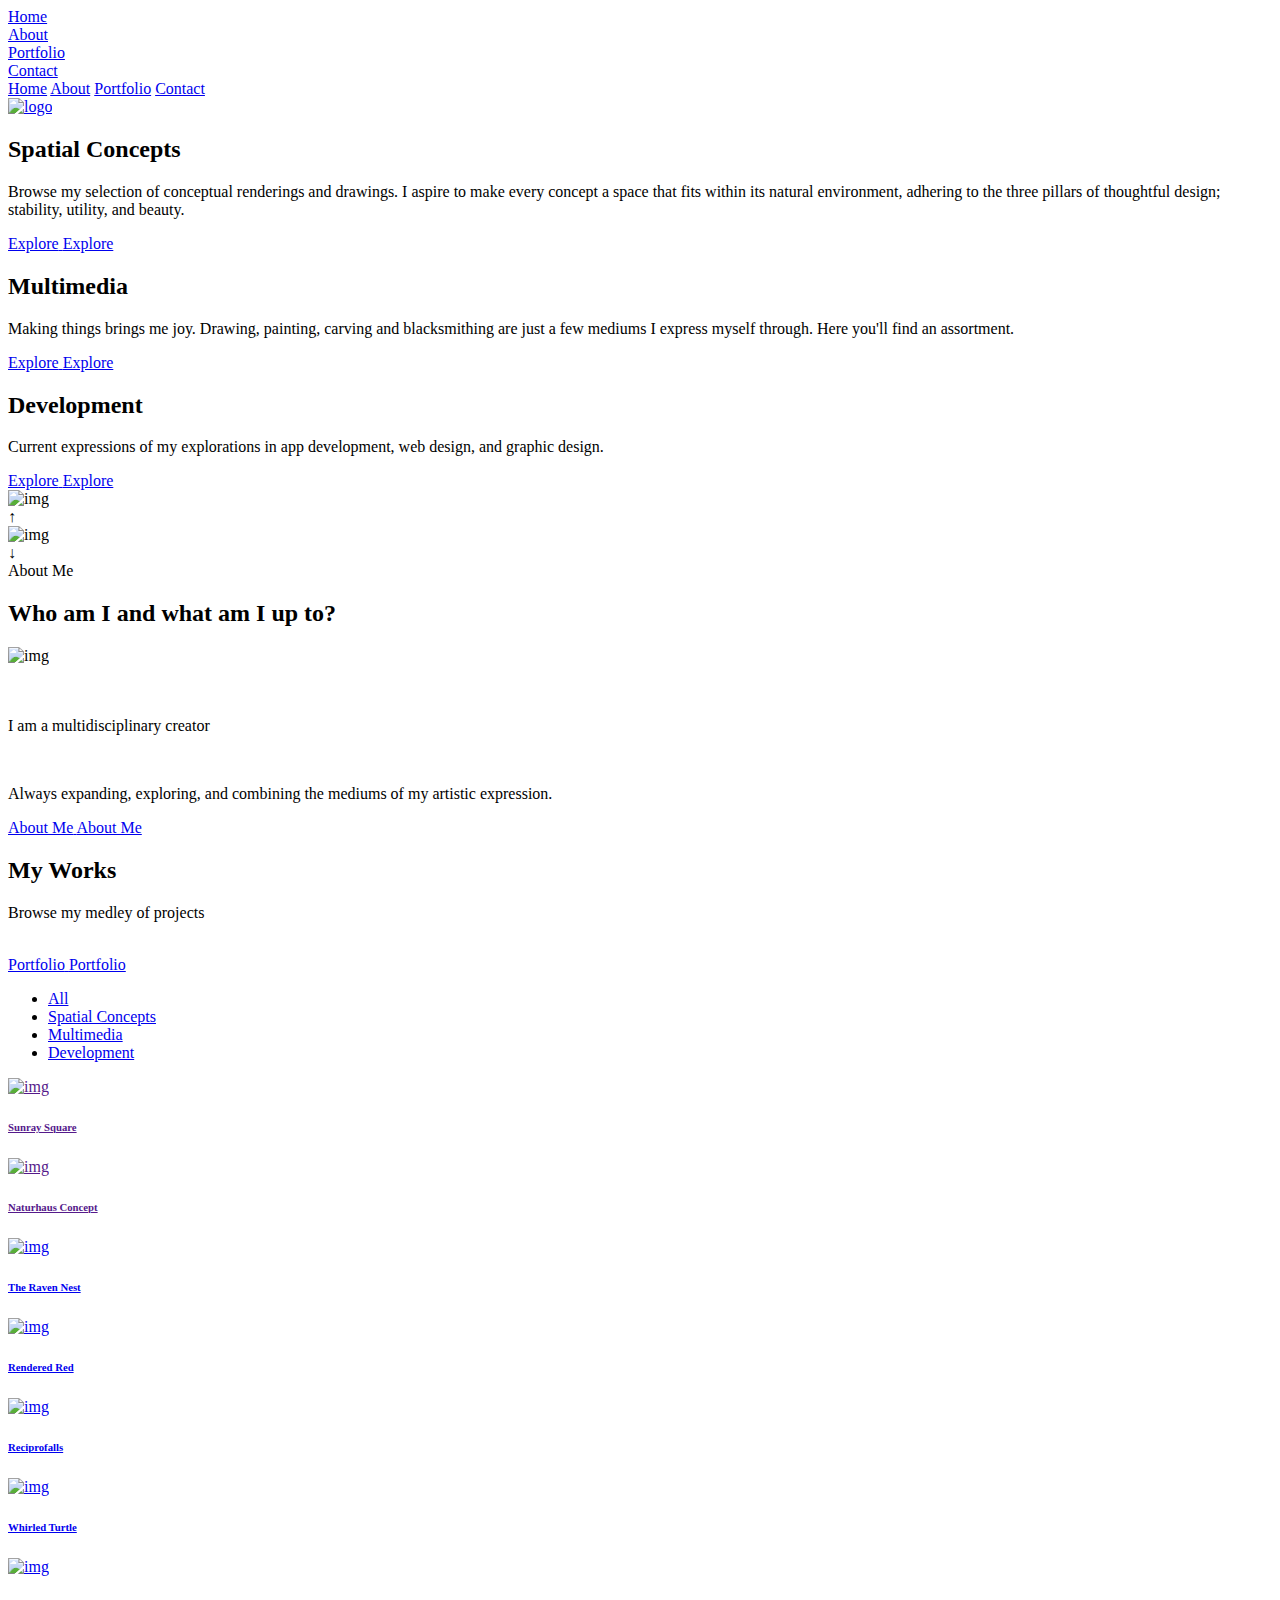
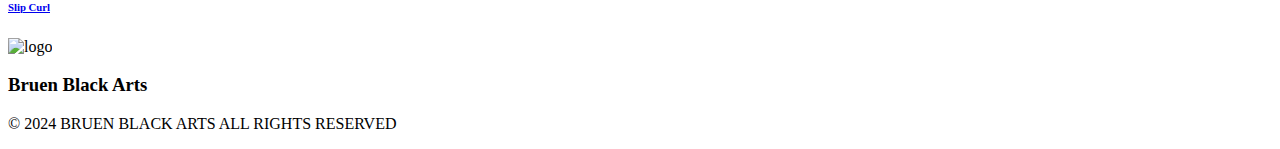
==== index.html @ 988febf0 "Create index.html" ====
<!DOCTYPE html>
<html lang="en">

<head>
    <meta charset="UTF-8">
    <title>Bruen Black Arts : Home</title>
    <meta name="description" content="">
    <meta name="author" content="">
    <!-- Mobile Specific Metas -->
    <meta name="viewport" content="width=device-width, initial-scale=1">
    <link rel="icon" type="image/ico" href="favicon.png">
    <!-- CSS -->
    <link rel="preconnect" href="https://fonts.googleapis.com">
    <link rel="preconnect" href="https://fonts.gstatic.com" crossorigin>
    <link href="https://fonts.googleapis.com/css2?family=Archivo+Black&family=Poppins:ital,wght@0,200;0,300;0,400;0,500;0,600;0,700;0,800;0,900;1,400;1,600;1,700&display=swap" rel="stylesheet">
    <link rel="stylesheet" type="text/css" href="assets/css/animate.min.css" />
    <link rel="stylesheet" type="text/css" href="assets/css/magnific-popup.css" />
    <link rel="stylesheet" type="text/css" href="assets/css/bootstrap.min.css" />
    <link rel="stylesheet" type="text/css" href="assets/css/swiper.min.css" />
    <link rel="stylesheet" type="text/css" href="assets/css/splitting.css" />
    <link rel="stylesheet" type="text/css" href="assets/css/splitting-cells.css" />
    <link rel="stylesheet" type="text/css" href="assets/css/style.css" />
</head>

<body>
    <!-- PRELOADER -->
   <!--  <div id="loader-wrapper">
        <div class="loader-txt">
            <div id="loader" data-img="preloader.svg"></div>
        </div>
        <div class="loader-section section-left"></div>
        <div class="loader-section section-right"></div>
    </div>
    <div class="rotate-img">
        <div class="data-img" data-img="rotate.svg"></div>
    </div> -->
    <!-- mobile-menu -->
    <nav class="navigation nav-down">
        <div class="hamburger">
            <span class='color-menu'></span>
            <span class='color-menu'></span>
            <span class='color-menu'></span>
        </div>
        <nav class="navigation_menu">
            <!-- fullscreen menu -->
            <div class='sub-menu'>
                <div><a href="landing-page.html" class="menu-active animate__delay-1s">Home</a></div>
                <div><a href="about-me.html" class="animate__delay-2s">About</a></div>
                <div><a href="portfolio-horizontal.html" class="animate__delay-3s">Portfolio</a></div>
                <div><a href="contact.html" class="animate__delay-5s">Contact</a></div>
            </div>
          <!--   <div class="social-icon animate__delay-5s">
                <span class="social-icon-text text-white">Follow Me: </span>
                <div class="s-link">
                    <a href="#" class="wrap-link">
                        <div class="link-text">
                            <span class="text-white">tw</span>
                            <span class="link-hover text-white">tw</span>
                        </div>
                    </a>
                </div>
                <div class="s-link">
                    <a href="#" class="wrap-link">
                        <div class="link-text">
                            <span class="text-white">in</span>
                            <span class="link-hover text-white">in</span>
                        </div>
                    </a>
                </div>
                <div class="s-link">
                    <a href="#" class="wrap-link">
                        <div class="link-text">
                            <span class="text-white">fb</span>
                            <span class="link-hover text-white">fb</span>
                        </div>
                    </a>
                </div>
            </div> -->
            <div class="mobile-menu-bg img-fluid"></div>
        </nav>
        <div class="home-menu-text">
            <!-- header menu -->
            <a href="landing-page.html" class="menu-active">Home</a>
            <a href="about-me.html">About</a>
            <a href="portfolio-horizontal.html">Portfolio</a>
            <a href="contact.html">Contact</a>
        </div>
    </nav>
    <!-- Header Content -->
    <header class="home-header-bg">
        <a href="index.html" class="header-logo">
            <img class="logo" src="assets/img/BB_Logo_White_wtext_p.png" alt="logo">
        </a>
        <div class="swiper-container slider-v3">
            <div id="swiper-text" class="swiper-wrapper">
                <div class="swiper-slide">
                    <figure class="img-slider data-img" data-img="assets/img/portfolio/big-img/1.jpg">
                    </figure>
                    <div class="wrap-slider-content">
                        <div class="slider-content an-el-wrap">
                            <h2 class="main-title el-anime" data-splitting>Spatial Concepts</h2>
                            <div class="slider-text">
                                <p class="el-anime-2">Browse my selection of conceptual renderings and drawings. I aspire to make every concept a space that fits within its natural environment, adhering to the three pillars of thoughtful design; stability, utility, and beauty. </p>
                                <div class="el-anime-2">
                                    <div class="button-underline">
                                        <a href="about-us.html" class="node-hover wrap-button-link">
                                            <div class="button-text">
                                                <span>Explore</span>
                                                <span class="button-link-hover">Explore</span>
                                            </div>
                                        </a>
                                    </div>
                                </div>
                            </div>
                        </div>
                    </div>
                </div>
                <div class="swiper-slide">
                    <figure class="img-slider data-img" data-img="assets/img/portfolio/big-img/3.jpg">
                    </figure>
                    <div class="wrap-slider-content">
                        <div class="slider-content an-el-wrap">
                            <h2 class="main-title el-anime" data-splitting>Multimedia</h2>
                            <div class="slider-text">
                                <p class="el-anime-2">Making things brings me joy. Drawing, painting, carving and blacksmithing are just a few mediums I express myself through. Here you'll find an assortment.</p>
                                <div class="el-anime-2">
                                    <div class="button-underline">
                                        <a href="about-us.html" class="node-hover wrap-button-link">
                                            <div class="button-text">
                                                <span>Explore</span>
                                                <span class="button-link-hover">Explore</span>
                                            </div>
                                        </a>
                                    </div>
                                </div>
                            </div>
                        </div>
                    </div>
                </div>
                <div class="swiper-slide">
                    <figure class="img-slider data-img" data-img="assets/img/portfolio/big-img/6.jpg">
                    </figure>
                    <div class="wrap-slider-content">
                        <div class="slider-content an-el-wrap">
                            <h2 class="main-title el-anime" data-splitting>Development</h2>
                            <div class="slider-text">
                                <p class="el-anime-2">Current expressions of my explorations in app development, web design, and graphic design.</p>
                                <div class="el-anime-2">
                                    <div class="button-underline">
                                        <a href="about-us.html" class="node-hover wrap-button-link">
                                            <div class="button-text">
                                                <span>Explore</span>
                                                <span class="button-link-hover">Explore</span>
                                            </div>
                                        </a>
                                    </div>
                                </div>
                            </div>
                        </div>
                    </div>
                </div>
            </div><!-- /.swiper-wrapper -->
            <div class="swiper-scrollbar d-none"></div>
            <!-- Add Pagination -->
            <!-- If we need navigation buttons -->
            <div class="swiper-button-prev swiper-button-white">
                <img class="slider-prev-img" src="#" alt="img">
                <div class="node-hover slider-arrow">
                    <div class='slider-arrow-text'>↑</div>
                </div>
            </div>
            <div class="swiper-button-next swiper-button-white">
                <img class="slider-next-img" src="#" alt="img">
                <div class="node-hover slider-arrow">
                    <div class='slider-arrow-text'>↓</div>
                </div>
            </div>
            <!-- Add Pagination -->
            <!-- <div class="counter">
                <div class="swiper-pagination custom-pagination">
                </div>
                <div class="circle-progress">
                    <svg version="1.1" id="circle-progress" xmlns="http://www.w3.org/2000/svg" xmlns:xlink="http://www.w3.org/1999/xlink" x="0px" y="0px" width="90px" height="90px" viewBox="0 0 200 200" enable-background="new 0 0 200 200" xml:space="preserve">
                        <path class="circle-path" fill="none" stroke="#ffffff" stroke-width="128" stroke-miterlimit="15" d="M100,8.5c50.503,0,91.444,40.969,91.444,91.472
    c0,50.502-40.941,91.458-91.444,91.458c-50.503,0-91.444-40.963-91.444-91.465c0-50.368,40.722-91.364,91.038-91.465" />
                    </svg>
                </div> -->
            <!-- </div> /.counter --> 
            <!-- <div class="number-slide"></div> -->
        <!-- </div>/.swiper-container .slider-v3 --> 
        <!-- social links -->
<!--         <div class="social-icon">
            <span class="social-icon-text text-white">Follow Me: </span>
            <div class="s-link">
                <a href="#" class="wrap-link">
                    <div class="link-text">
                        <span class="text-white">tw</span>
                        <span class="link-hover text-white">tw</span>
                    </div>
                </a>
            </div>
            <div class="s-link">
                <a href="#" class="wrap-link">
                    <div class="link-text">
                        <span class="text-white">in</span>
                        <span class="link-hover text-white">in</span>
                    </div>
                </a>
            </div>
            <div class="s-link">
                <a href="#" class="wrap-link">
                    <div class="link-text">
                        <span class="text-white">fb</span>
                        <span class="link-hover text-white">fb</span>
                    </div>
                </a>
            </div>
        </div> -->
        <!-- scroll down icon -->
        <div id="scroll-down">
        </div>
    </header>
    <!-- clear floating elements -->
    <div class="clearfix"></div>
    <!-- ABOUT SECTION -->
    <section class="about-sec animation-section">
        <div class="container">
            <!-- Title Section -->
            <div class="row">
                <div class="col-md-12 wrap-title-section">
                    <div class="sub-title-1 animation-1" data-splitting>About Me</div>
                    <h2 class="title-section animation-2" data-splitting>Who am I and what am I up to?</h2> 
                    <div class="s-line animation-line text-center"></div>
                    <p class="sub-title-2 animation-3" data-splitting="words"></p>
                </div>
            </div>
            <!-- Section Content -->
            <div class="row section-content position-relative">
                <div class="col-md-6 col-lg-5 animation-img">
                    <img class="img-fluid" src="assets/img/home/4.png" alt="img">
                </div>
                <div class="col-md-6 col-lg-7 section-content-text">
                    <br>
                    <br>
                    <p class="sub-title-2">I am a multidisciplinary creator </p>
                     <br>
                    <p class= "sub-title-3">Always expanding, exploring, and combining the mediums of my artistic expression.<p>
                    <!-- button -->
                    <div class="button-link">
                        <a href="about-me.html" class="node-hover wrap-button-link">
                            <div class="button-text">
                                <span>About Me</span>
                                <span class="button-link-hover">About Me</span>
                            </div>
                        </a>
                        <div class="icon-link"></div>
                    </div>
                   
                </div><!-- /.section-content-text -->
            </div><!-- /.section-content -->
        </div><!-- /.container -->
    </section><!-- /.about-sec -->
    
   
    <!-- PORTFOLIO SECTION -->
    <section class="portfolio-sec animation-section">
        <div class="container">
            <!-- Title Section -->
            <div class="row">
                <div class="col-md-12 wrap-title-section">
                    <!-- <div class="sub-title-1 animation-1" data-splitting>Portfolio</div> -->
                    <h2 class="title-section animation-2" data-splitting>My Works</h2>
                    <div class="s-line animation-line"></div>
                    <p class="sub-title-2 animation-3" data-splitting="words">Browse my medley of projects</p>
                    <br>
                    <div class="button-link">
                        <a href="portfolio-horizontal.html" class="node-hover wrap-button-link">
                            <div class="button-text">
                                <span>Portfolio</span>
                                <span class="button-link-hover">Portfolio</span>
                            </div>
                        </a>
                        <div class="icon-link"></div>
        </div>
                </div>
            </div>
        
            <!-- Section Content -->
            <div class="row section-content">
                <a class="btn filter-btn" data-bs-toggle="collapse" href="#collapseExample" role="button" aria-expanded="false" aria-controls="collapseExample" title="filter projects">
                    <i class="icon-filter data-img text-center" data-img="assets/img/filter-list.svg"></i>
                </a>

                   <div class="collapse" id="collapseExample">
                    <ul id="filter">
                        <li>
                            <a class="active-filter" href="#" data-group="all">All</a>
                        </li>
                        <li>
                            <a href="#" data-group="spatial">Spatial Concepts</a>
                        </li>
                        <li>
                            <a href="#" data-group="multi">Multimedia</a>
                        </li>
                        <li>
                            <a href="#" data-group="dev">Development</a>
                        </li>
                    </ul>
                </div>
                <!-- Grid portfolio -->
                <div class="wrap-grid-portfolio">
                    <div id="grid" class="row portfolio-gutters no-gutters">
                        <div class="item column-3" data-groups='["spatial"]'>
                            <div class="wrap-item">
                                <a class="image-link-home data-img" href="" data-img="assets/img/portfolio/1.jpg" title="Sunray Square">
                                    <div class="img">
                                        <img class="img-fluid" src="assets/img/portfolio/1.jpg" alt="img">
                                    </div>
                                    <div class="info">
                                        <h6 class="head-text-img">Sunray Square</h6>
                                    </div>
                                </a>
                            </div>
                        </div><!-- /.item -->
                        <div class="item column-3" data-groups='["spatial"]'>
                            <div class="wrap-item">
                                <a class="image-link-home data-img" href="" data-img="assets/img/portfolio/2.png" title="Naturhaus Concept">
                                    <div class="img">
                                        <img class="img-fluid" src="assets/img/portfolio/2.png" alt="img">
                                    </div>
                                    <div class="info">
                                        <h6 class="head-text-img">Naturhaus Concept</h6>
                                    </div>
                                </a>
                            </div>
                        </div><!-- /.item -->
                        <div class="item column-3" data-groups='["spatial"]'>
                            <div class="wrap-item">
                                <a class="image-link-home" href="assets/img/portfolio/3.jpg" title="The Raven Nest">
                                    <div class="img">
                                        <img class="img-fluid" src="assets/img/portfolio/3.jpg" alt="img">
                                    </div>
                                    <div class="info">
                                        <h6 class="head-text-img">The Raven Nest</h6>
                                    </div>
                                </a>
                            </div>
                        </div><!--  /.item -->
                        <div class="item column-3" data-groups='["multi"]'>
                            <div class="wrap-item">
                                <a class="image-link-home" href="assets/img/portfolio/4.jpg" title="Rendered Red">
                                    <div class="img">
                                        <img class="img-fluid" src="assets/img/portfolio/4.jpg" alt="img">
                                    </div>
                                    <div class="info">
                                        <h6 class="head-text-img">Rendered Red</h6>
                                    </div>
                                </a>
                            </div>
                        </div><!-- /.item -->
                        <div class="item column-3" data-groups='["multi"]'>
                            <div class="wrap-item">
                                <a class="image-link-home" href="assets/img/portfolio/5.jpg" title="Reciprofalls">
                                    <div class="img">
                                        <img class="img-fluid" src="assets/img/portfolio/5.jpg" alt="img">
                                    </div>
                                    <div class="info">
                                        <h6 class="head-text-img">Reciprofalls</h6>
                                    </div>
                                </a>
                            </div>
                        </div><!-- /.item -->
                        <div class="item column-3" data-groups='["multi"]'>
                            <div class="wrap-item">
                                <a class="image-link-home" href="assets/img/portfolio/6.jpg" title="Whirled Turtle">
                                    <div class="img">
                                        <img class="img-fluid" src="assets/img/portfolio/6.jpg" alt="img">
                                    </div>
                                    <div class="info">
                                        <h6 class="head-text-img">Whirled Turtle</h6>
                                    </div>
                                </a>
                            </div>
                        </div><!--  /.item -->
                        <div class="item column-3" data-groups='["dev"]'>
                            <div class="wrap-item">
                                <a class="image-link-home" href="assets/img/portfolio/thefifteen/10.slipcurl.jpg" title="Slip Curl">
                                    <div class="img">
                                        <img class="img-fluid" src="assets/img/portfolio/thefifteen/10.slipcurl.jpg" alt="img">
                                    </div>
                                    <div class="info">
                                        <h6 class="head-text-img">Slip Curl</h6>
                                    </div>
                                </a>
                            </div>
                        </div><!--  /.item -->
                       
                    </div><!--  /#grid -->
                </div><!-- /.wrap-grid-portfolio -->
            </div><!-- /.row -->
        </div><!-- /.container -->
    </section><!-- /.portfolio-sec -->
    
    <!-- footer section -->
    <div class="footer-height"></div><!-- technical unit -->
    <footer>
        <div class="container">
            <!-- display text -->
            <div class="logo">
                <img src="assets/img/BB_Logo_White_p.png" alt="logo">
            </div>
            <h3 class="title-logo">Bruen Black Arts</h3>
            <div class="footer-cotact-info">
                
                <!-- <p><span>e-mail: </span> bruenblack47@gmail.com</p> -->
            </div>
            <!-- line -->
            <div class="w-line"></div>
            <!-- social links -->
          <!--   <div class="social-icon">
                <div class="s-link">
                    <a href="#" class="wrap-link">
                        <div class="link-text">
                            <span class="text-white">tw</span>
                            <span class="link-hover text-white">tw</span>
                        </div>
                    </a>
                </div>
                <div class="s-link">
                    <a href="#" class="wrap-link">
                        <div class="link-text">
                            <span class="text-white">in</span>
                            <span class="link-hover text-white">in</span>
                        </div>
                    </a>
                </div>
                <div class="s-link">
                    <a href="#" class="wrap-link">
                        <div class="link-text">
                            <span class="text-white">fb</span>
                            <span class="link-hover text-white">fb</span>
                        </div>
                    </a>
                </div>
            </div> --><!-- /.social-icon -->
        </div><!-- /.container -->
        <div class="copyright">
            <p>&copy; 2024 BRUEN BLACK ARTS ALL RIGHTS RESERVED</p>
        </div>
    </footer>
    <!-- JS -->
    <script src="assets/js/jquery-3.5.1.min.js"></script>
    <script src="assets/js/detect.min.js"></script>
    <script src="assets/js/headroom.js"></script>
    <script src="assets/js/jquery.magnific-popup.min.js"></script>
    <script src="assets/js/swiper.min.js"></script>
    <script src="assets/js/anime.min.js"></script>
    <script src="assets/js/ScrollMagic.min.js"></script>
    <script src="assets/js/animation.anime.min.js"></script>
    <script src="assets/js/bootstrap.bundle.min.js"></script>
    <script src="assets/js/imagesloaded.pkgd.min.js"></script>
    <script src="assets/js/jquery.shuffle.min.js"></script>
    <script src="assets/js/splitting.min.js"></script>
    <script src="assets/js/main.js"></script>
</body>

</html>
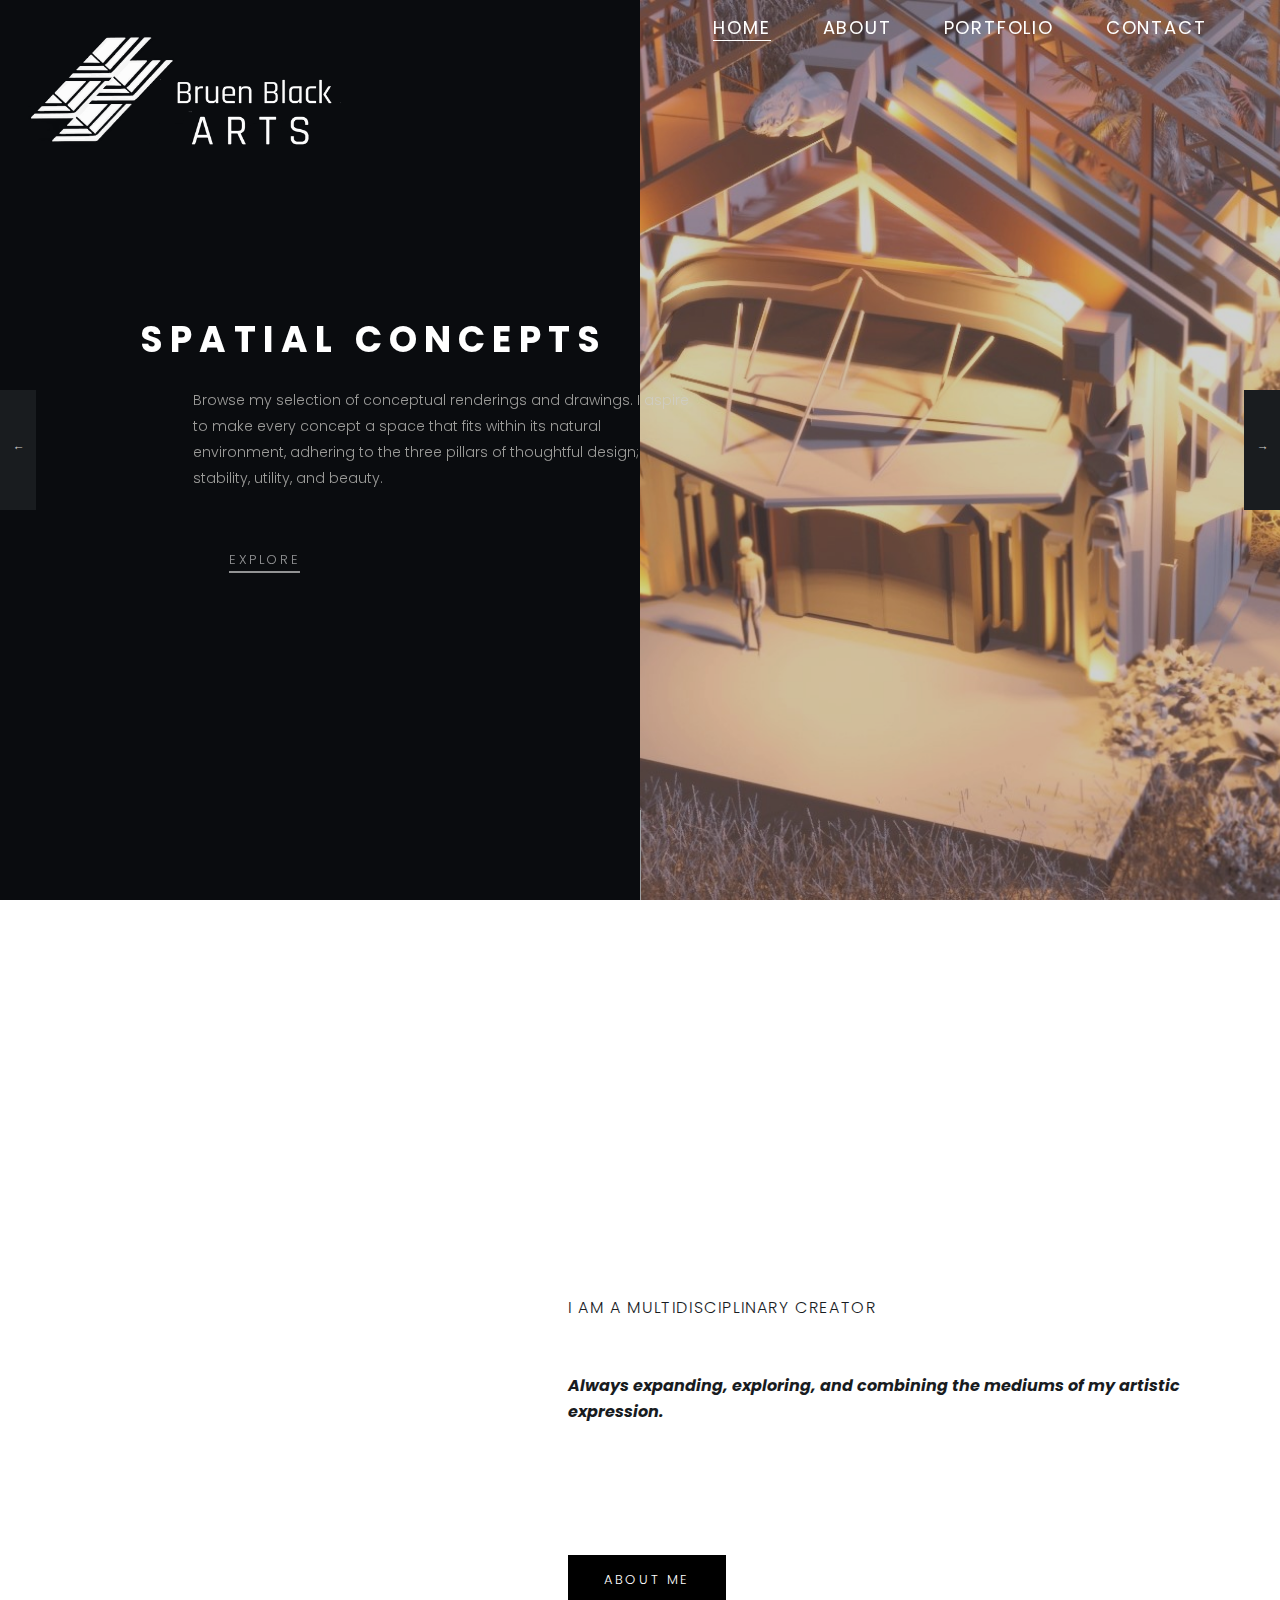
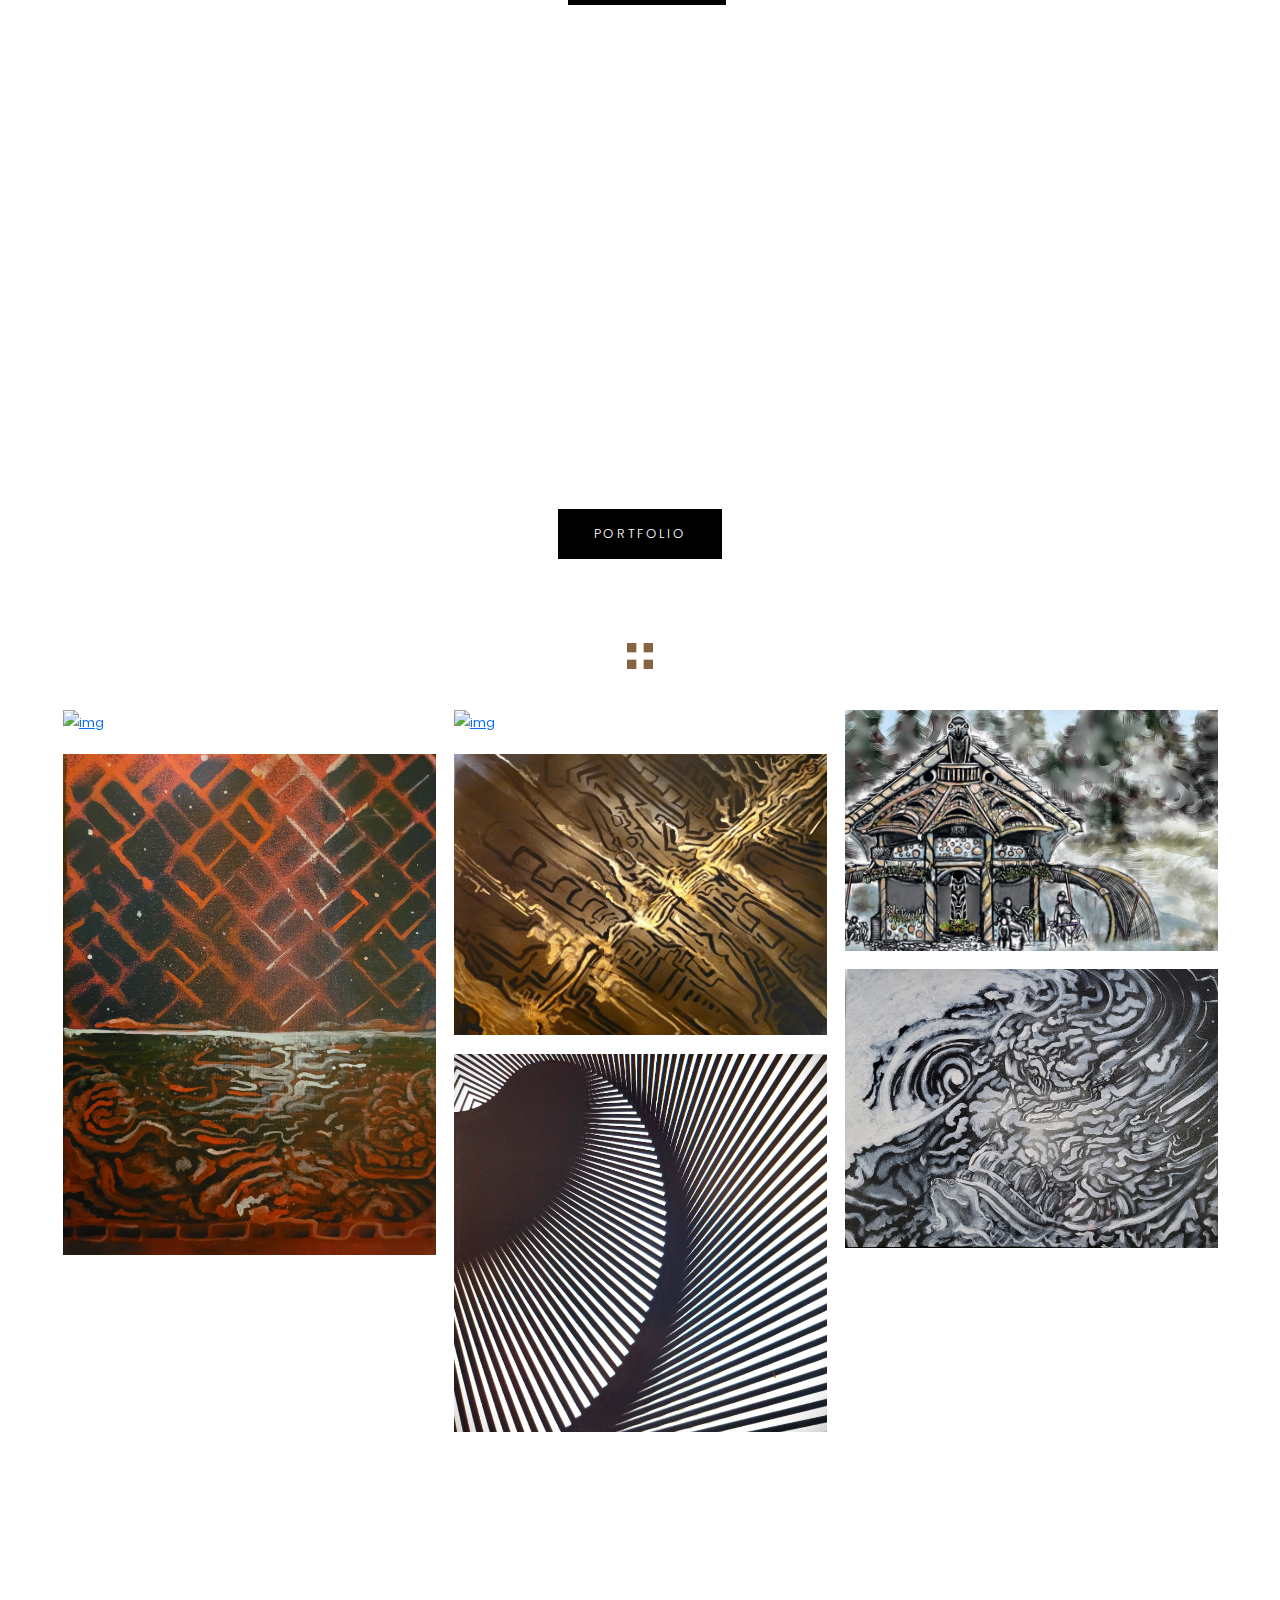
==== commit 6bfc41b7: "Updated landing page to index" ====
--- a/index.html
+++ b/index.html
@@ -44,7 +44,7 @@
         <nav class="navigation_menu">
             <!-- fullscreen menu -->
             <div class='sub-menu'>
-                <div><a href="landing-page.html" class="menu-active animate__delay-1s">Home</a></div>
+                <div><a href="index.html" class="menu-active animate__delay-1s">Home</a></div>
                 <div><a href="about-me.html" class="animate__delay-2s">About</a></div>
                 <div><a href="portfolio-horizontal.html" class="animate__delay-3s">Portfolio</a></div>
                 <div><a href="contact.html" class="animate__delay-5s">Contact</a></div>
@@ -80,7 +80,7 @@
         </nav>
         <div class="home-menu-text">
             <!-- header menu -->
-            <a href="landing-page.html" class="menu-active">Home</a>
+            <a href="index.html" class="menu-active">Home</a>
             <a href="about-me.html">About</a>
             <a href="portfolio-horizontal.html">Portfolio</a>
             <a href="contact.html">Contact</a>
--- a/assets/css/splitting.css
+++ b/assets/css/splitting.css
@@ -0,0 +1,66 @@
+/* Recommended styles for Splitting */
+.splitting .word,
+.splitting .char {
+  display: inline-block;
+}
+
+/* Psuedo-element chars */
+.splitting .char {
+  position: relative;
+}
+
+/**
+ * Populate the psuedo elements with the character to allow for expanded effects
+ * Set to `display: none` by default; just add `display: block` when you want
+ * to use the psuedo elements
+ */
+.splitting .char::before,
+.splitting .char::after {
+  content: attr(data-char);
+  position: absolute;
+  top: 0;
+  left: 0;
+  visibility: hidden;
+  transition: inherit;
+  user-select: none;
+}
+
+/* Expanded CSS Variables */
+
+.splitting {
+  /* The center word index */
+  --word-center: calc((var(--word-total) - 1) / 2);
+
+  /* The center character index */
+  --char-center: calc((var(--char-total) - 1) / 2);
+
+  /* The center character index */
+  --line-center: calc((var(--line-total) - 1) / 2);
+}
+
+.splitting .word {
+  /* Pecent (0-1) of the word's position */
+  --word-percent: calc(var(--word-index) / var(--word-total));
+
+  /* Pecent (0-1) of the line's position */
+  --line-percent: calc(var(--line-index) / var(--line-total));
+}
+
+.splitting .char {
+  /* Percent (0-1) of the char's position */
+  --char-percent: calc(var(--char-index) / var(--char-total));
+
+  /* Offset from center, positive & negative */
+  --char-offset: calc(var(--char-index) - var(--char-center));
+
+  /* Absolute distance from center, only positive */
+  --distance: calc(
+     (var(--char-offset) * var(--char-offset)) / var(--char-center)
+  );
+
+  /* Distance from center where -1 is the far left, 0 is center, 1 is far right */
+  --distance-sine: calc(var(--char-offset) / var(--char-center));
+
+  /* Distance from center where 1 is far left/far right, 0 is center */
+  --distance-percent: calc((var(--distance) / var(--char-center)));
+}
--- a/assets/css/splitting-cells.css
+++ b/assets/css/splitting-cells.css
@@ -0,0 +1,56 @@
+.splitting.cells img { width: 100%; display: block; }
+
+@supports ( display: grid ) {
+  .splitting.cells {
+    position: relative;
+    overflow: hidden;
+    background-size: cover;
+    visibility: hidden;
+  }
+
+  .splitting .cell-grid {
+    background: inherit;
+    position: absolute;
+    top: 0; 
+    left: 0; 
+    width: 100%; 
+    height: 100%;
+    display: grid;
+    grid-template: repeat( var(--row-total), 1fr ) / repeat( var(--col-total), 1fr );
+  }
+
+  .splitting .cell {
+    background: inherit;
+    position: relative;
+    overflow: hidden;
+  }
+
+  .splitting .cell-inner {
+    background: inherit;
+    position: absolute;
+    visibility: visible;
+    /* Size to fit the whole container size */
+    width: calc(100% * var(--col-total));
+    height: calc(100% * var(--row-total));
+    /* Position properly */
+    left: calc(-100% * var(--col-index));
+    top: calc(-100% * var(--row-index));
+  }
+
+  /* Helper variables for advanced effects */
+  .splitting .cell {
+    --center-x: calc((var(--col-total) - 1) / 2);
+    --center-y: calc((var(--row-total) - 1) / 2);
+
+    /* Offset from center, positive & negative */
+    --offset-x: calc(var(--col-index) - var(--center-x));
+    --offset-y: calc(var(--row-index) - var(--center-y));
+
+    /* Absolute distance from center, only positive */
+    --distance-x: calc( (var(--offset-x) * var(--offset-x)) / var(--center-x) );
+
+    /* Absolute distance from center, only positive */
+    --distance-y: calc( (var(--offset-y) * var(--offset-y)) / var(--center-y) );
+  }
+}
+
--- a/assets/css/style.css
+++ b/assets/css/style.css
@@ -0,0 +1,3027 @@
+/*-----------------------------------------------------------------------
+
+  * Vivax Template v1.0 
+  * Copyright 2021 The Vivax Author (https://themeforest.net/user/gianfar)
+
+  =======================================================================*/
+/* PRELOADER */
+/* SLIDER SETTINGS  */
+/* TYPOGRAPHY */
+/* BUTTON SETTINGS */
+/* BUTTON UNDERLINE */
+/* SCROLL DOWN ICON  */
+/* NAVIGATION */
+/* HOME HEADER */
+/* SLIDER VARIANT-2 */
+/* SLIDER VARIANT-3 */
+/* HOME SECTIONS */
+/* 1.About section */
+/* 2.Our Story */
+/* 3.Services Section */
+/* 4.Working Process */
+/* 5.Portfolio */
+/* 6.Testimonials Section */
+/* 7.Clients Section */
+/* 8.footer */
+/* ABOUT ME (PAGE) */
+/* ABOUT US (PAGE) */
+/* PORTFOLIO HORIZONTAL (PAGE) */
+/* TOOLTIP WORKS (PAGE) */
+/* BLOG (PAGE)*/
+/* SINGLE BLOG (PAGE) */
+/* CONTACTS (PAGE)*/
+/* SINGLE PROJECT (PAGE) */
+/* MEDIA QUERIES FOR RESPONSIVE DESIGN */
+/*---------------------------------------------------------------------------*/
+:root {
+  --animate-delay: 0.1s;
+}
+/* PRELOADER */
+.preloader-svg {
+  position: relative;
+  z-index: 1001;
+}
+#loader-wrapper {
+  font-family: 'Poppins', sans-serif;
+  position: fixed;
+  top: 0;
+  left: 0;
+  width: 100%;
+  height: 100%;
+  z-index: 1000;
+}
+.loader-txt {
+  height: 100%;
+  width: 100%;
+  display: flex;
+  justify-content: center;
+  align-items: center;
+}
+#loader {
+  position: relative;
+  color: transparent;
+  font-size: 30px;
+  line-height: 24px;
+  margin-left: 24px;
+  -webkit-text-stroke-width: 1px;
+  -webkit-text-stroke-color: #575a5d;
+  text-transform: uppercase;
+  z-index: 1001;
+  letter-spacing: 4px;
+  font-weight: 800;
+}
+#loader:before {
+  content: attr(data-text);
+  position: absolute;
+  overflow: hidden;
+  height: 24px;
+  max-width: 7em;
+  white-space: nowrap;
+  color: #575a5d;
+  -webkit-animation: loading 0.5s linear;
+          animation: loading 0.5s linear;
+}
+@-webkit-keyframes loading {
+  0% {
+    max-width: 0;
+  }
+}
+@keyframes loading {
+  0% {
+    max-width: 0;
+  }
+}
+#loader-wrapper .loader-section {
+  position: fixed;
+  top: 0;
+  width: 51%;
+  height: 100%;
+  background: #fafafa;
+  z-index: 1000;
+  -webkit-transform: translateX(0);
+  transform: translateX(0);
+}
+#loader-wrapper .loader-section.section-left {
+  left: 0;
+}
+#loader-wrapper .loader-section.section-right {
+  right: 0;
+}
+/* Loaded */
+.loaded #loader-wrapper .loader-section.section-left {
+  -webkit-transform: translateX(-100%);
+  transform: translateX(-100%);
+  transition: all 0.7s 0.3s cubic-bezier(0.645, 0.045, 0.355, 1);
+}
+.loaded #loader-wrapper .loader-section.section-right {
+  -webkit-transform: translateX(100%);
+  transform: translateX(100%);
+  transition: all 0.7s 0.3s cubic-bezier(0.645, 0.045, 0.355, 1);
+}
+.loaded #loader,
+.loaded .preloader-svg {
+  opacity: 0;
+  transition: all 0.3s ease-out;
+}
+.loaded #loader-wrapper {
+  visibility: hidden;
+  -webkit-transform: translateY(-100%);
+  transform: translateY(-100%);
+  transition: all 0.3s 1s ease-out;
+}
+/* rotate phone icon */
+.rotate-img {
+  position: fixed;
+  height: 100%;
+  width: 100%;
+  display: none;
+  justify-content: center;
+  align-items: center;
+  z-index: 9999;
+  background-color: #fafafa;
+}
+.rotate-img div {
+  width: 100px;
+  height: 100px;
+}
+.w-line.el,
+.animation-header-title .char,
+.el-words .el,
+.animation-img .cell,
+.animation-3 .word,
+.animation-1 .char,
+.animation-2 .char,
+.animation-line {
+  opacity: 0;
+}
+.el,
+.el-words span {
+  display: inline-block;
+}
+.splitting .cell-grid {
+  padding: 0 10px;
+}
+.row {
+  --bs-gutter-x: 4rem;
+}
+.footer-height {
+  position: relative;
+  z-index: -300;
+}
+.wrap-main-content {
+  background-color: #fff;
+}
+.parallax-mirror {
+  z-index: 0 !important;
+}
+.data-img {
+  background-size: cover;
+  background-position: center;
+  width: 100%;
+
+}
+/* overlay at start */
+.mfp-fade.mfp-bg {
+  opacity: 0;
+  transition: all 0.15s ease-out;
+}
+/* overlay animate in */
+.mfp-fade.mfp-bg.mfp-ready {
+  opacity: 0.8;
+}
+/* overlay animate out */
+.mfp-fade.mfp-bg.mfp-removing {
+  opacity: 0;
+}
+/* content at start */
+.mfp-fade.mfp-wrap .mfp-content {
+  opacity: 0;
+  transition: all 0.15s ease-out;
+}
+/* content animate it */
+.mfp-fade.mfp-wrap.mfp-ready .mfp-content {
+  opacity: 1;
+}
+/* content animate out */
+.mfp-fade.mfp-wrap.mfp-removing .mfp-content {
+  opacity: 0;
+}
+.help-block.with-errors {
+  text-align: center;
+}
+#msgSubmit {
+  margin-top: 23px;
+}
+a:hover {
+  text-decoration: none;
+}
+.splitting .cell {
+  margin-top: -1px;
+}
+.scroll-anim-img {
+  -webkit-transform: scale(3);
+          transform: scale(3);
+}
+ul,
+menu,
+dir {
+  display: block;
+  list-style-type: disc;
+  -webkit-margin-before: 0px;
+  -webkit-margin-after: 0px;
+  -webkit-margin-start: 0px;
+  -webkit-margin-end: 0px;
+  -webkit-padding-start: 0px;
+}
+ul {
+  list-style: none;
+  margin: 0;
+  padding: 0;
+}
+figure {
+  margin: 0;
+}
+p {
+  margin-top: 0;
+  margin-bottom: 0;
+  -webkit-margin-before: 0;
+          margin-block-start: 0;
+  -webkit-margin-after: 0;
+          margin-block-end: 0;
+  color: #191c1f;
+}
+html {
+  font-size: 13px;
+}
+html,
+body {
+  position: relative;
+  height: 100%;
+  touch-action: auto;
+}
+body {
+  font-family: 'Poppins', sans-serif;
+  font-weight: 400;
+  font-size: 13px;
+  line-height: 26px;
+  overflow-x: hidden;
+}
+h1 {
+  font-size: 48px;
+  margin: 0;
+}
+h2 {
+  font-size: 36px;
+  margin: 0;
+}
+h3 {
+  font-size: 18px;
+  margin: 0;
+}
+h4 {
+  font-size: 16px;
+  margin: 0;
+}
+h5 {
+  font-size: 14px;
+  margin: 0;
+}
+h6 {
+  font-size: 12px;
+  margin: 0;
+}
+/* SLIDER SETTINGS */
+[class^="swiper-button-"] {
+  transition: all 0.3s ease;
+}
+.swiper-slide {
+  backface-visibility: hidden;
+  -webkit-backface-visibility: hidden;
+}
+*,
+*:before,
+*:after {
+  box-sizing: border-box;
+  margin: 0;
+  padding: 0;
+}
+.main-slider {
+  height: 100vh;
+}
+.swiper-container {
+  width: 100%;
+  min-height: 100vh;
+  float: left;
+  transition: opacity 0.6s ease, -webkit-transform 0.3s ease;
+  transition: opacity 0.6s ease, transform 0.3s ease;
+  transition: opacity 0.6s ease, transform 0.3s ease, -webkit-transform 0.3s ease;
+}
+.swiper-container.nav-slider {
+  width: 20%;
+  padding-left: 5px;
+}
+.swiper-container.nav-slider .swiper-slide {
+  cursor: pointer;
+  opacity: 0.4;
+  transition: opacity 0.3s ease;
+}
+.swiper-container.nav-slider .swiper-slide.swiper-slide-active {
+  opacity: 1;
+}
+.swiper-container.nav-slider .swiper-slide .content {
+  width: 100%;
+}
+.swiper-container:hover .swiper-button-prev,
+.swiper-container:hover .swiper-button-next {
+  -webkit-transform: translateX(0);
+  transform: translateX(0);
+  opacity: 1;
+  visibility: visible;
+}
+.swiper-container.loading {
+  opacity: 0;
+  visibility: hidden;
+}
+.swiper-slide {
+  overflow: hidden;
+}
+.swiper-slide .img-slider {
+  position: absolute;
+  top: 0;
+  left: 0;
+  width: 100%;
+  height: 100%;
+  background-position: center !important;
+  background-size: cover !important;
+}
+.img-slider:before {
+  content: '';
+  width: 100%;
+  height: 100%;
+  position: absolute;
+  background-color: #191c1f;
+  opacity: 0.2;
+}
+.swiper-slide .entity-img {
+  display: none;
+}
+.swiper-slide .content {
+  position: absolute;
+  top: 40%;
+  left: 0;
+  width: 50%;
+  padding-left: 5%;
+  color: #000000;
+}
+.slider-content {
+  max-width: 100%;
+  z-index: 1;
+}
+.wrap-caption {
+  overflow: hidden;
+}
+.swiper-button-next,
+.swiper-button-prev {
+  top: calc(50% - 60px);
+  width: unset;
+  margin-top: unset;
+  height: auto;
+  transition-duration: 0.3s;
+  background-color: #191c1f;
+}
+.swiper-button-next:hover .slider-arrow,
+.swiper-button-prev:hover .slider-arrow {
+  background-color: #856343;
+}
+.swiper-button-next.swiper-button-white,
+.swiper-container-rtl .swiper-button-next.swiper-button-white,
+.swiper-button-prev.swiper-button-white,
+.swiper-container-rtl .swiper-button-next.swiper-button-white {
+  background-image: none;
+}
+.slider-arrow {
+  display: flex;
+  justify-content: center;
+  align-items: center;
+  font-size: 12px;
+  text-transform: uppercase;
+  color: #d0cfcb;
+  letter-spacing: 1em;
+  height: 120px;
+  width: 36px;
+  background-color: #191c1f;
+  transition-duration: 0.3s;
+  position: relative;
+  z-index: 3;
+}
+.slider-arrow:hover {
+  background-color: #856343;
+}
+.swiper-container-horizontal > .swiper-pagination-bullets,
+.swiper-pagination-custom,
+.swiper-pagination-fraction {
+  bottom: unset;
+  left: unset;
+  width: unset;
+}
+.counter {
+  display: flex;
+  justify-content: center;
+  align-items: center;
+  bottom: 26px;
+  right: 130px;
+  position: absolute;
+  color: #ffffff;
+}
+.first-number,
+.second-number {
+  font-size: 24px;
+  font-weight: 400;
+}
+.pgn-line {
+  font-weight: 200;
+  opacity: 0.8;
+}
+.custom-pagination {
+  font-size: 24px;
+  letter-spacing: 2px;
+  font-weight: 400;
+}
+.slider-arrow-text {
+  transition-duration: 0.5s;
+  -webkit-transform: rotateZ(-90deg);
+          transform: rotateZ(-90deg);
+  margin-bottom: 16px;
+}
+.swiper-button-prev {
+  left: 0;
+}
+.swiper-button-next {
+  right: 0;
+}
+.slider-next-img {
+  height: 120px;
+  background-position: center;
+  background-size: cover;
+  position: absolute;
+  top: 0;
+  right: 35px;
+  -webkit-transform: translateX(100%);
+          transform: translateX(100%);
+  opacity: 0 !important;
+  transition-duration: 0.5s;
+}
+.slider-prev-img {
+  height: 120px;
+  background-position: center;
+  background-size: cover;
+  position: absolute;
+  top: 0;
+  left: 35px;
+  -webkit-transform: translateX(-100%);
+          transform: translateX(-100%);
+  opacity: 0 !important;
+  transition-duration: 0.5s;
+}
+.swiper-button-next:hover .slider-next-img,
+.swiper-button-prev:hover .slider-prev-img {
+  -webkit-transform: translateX(0);
+          transform: translateX(0);
+  opacity: 1 !important;
+}
+.circle-progress {
+  padding: 1px;
+  position: relative;
+/*  z-index: 2;*/
+  opacity: 0.7;
+  border-radius: 100%;
+  background-color: #191c1f;
+  border: 1px solid rgba(255, 255, 255, 0.3);
+}
+/* TYPOGRAPHY */
+section {
+  overflow: hidden;
+  background-color: #fff;
+  padding: 130px 0 156px 0;
+}
+.main-title {
+  font-family: 'Poppins', sans-serif;
+  text-transform: uppercase;
+  letter-spacing: 0.2em;
+  font-weight: 600;
+}
+.w-line {
+  height: 1px;
+  width: 104px;
+  background-color: #fff;
+  opacity: 0.5;
+}
+.white-p {
+  color: #8e908f;
+}
+.s-line {
+  margin-top: 26px;
+  margin-bottom: 26px;
+  width: 104px;
+  height: 1px;
+  background-color: #191c1f;
+}
+.title-section {
+  text-align: center;
+  width: 60%;
+  font-family: 'Poppins', sans-serif;
+  font-weight: 600;
+  color: #191c1f;
+  text-transform: uppercase;
+}
+.sub-title-1 {
+  font-weight: 400;
+  text-transform: uppercase;
+  letter-spacing: 0.1em;
+  font-size: 16px;
+  color: #8e908f;
+  margin-bottom: 13px;
+}
+.sub-title-2 {
+  font-weight: 300;
+  text-transform: uppercase;
+  letter-spacing: 0.1em;
+  font-size: 16px;
+}
+.sub-title-3 {
+  font-weight: 700;
+  font-style: italic;
+  font-size: 16px;
+  margin-top: 26px;
+  margin-bottom: 52px;
+}
+.wrap-title-section {
+  display: flex;
+  flex-direction: column;
+  align-items: center;
+  margin-bottom: 78px;
+}
+.wrap-title-section p {
+  text-align: center;
+  width: 50%;
+}
+/* BUTTON SETTINGS */
+.wrap-button-link:hover .button-link-hover {
+  position: absolute;
+  -webkit-transform: translateY(-26px);
+  transform: translateY(-26px);
+  transition-duration: 0.5s;
+}
+.wrap-button-link:hover span:nth-child(1) {
+  -webkit-transform: translateY(-26px);
+  transform: translateY(-26px);
+  transition-duration: 0.5s;
+}
+.wrap-button-link span {
+  color: #fff;
+  font-weight: 300;
+  font-size: 13px;
+  text-transform: uppercase;
+  letter-spacing: 0.2em;
+  display: block;
+  transition-duration: 0.5s;
+}
+.wrap-button-link .button-link-hover {
+  color: #fff;
+  font-weight: 300;
+  font-size: 13px;
+  text-transform: uppercase;
+  letter-spacing: 0.2em;
+  position: absolute;
+  display: inline-block;
+  top: 26px;
+  left: 0;
+  width: 100%;
+  height: 26px;
+  transition-duration: 0.5s;
+}
+.button-text {
+  display: block !important;
+  position: relative;
+  overflow: hidden;
+  font-style: normal;
+}
+.button-link {
+  display: inline-block;
+}
+.button-link .wrap-button-link {
+  padding: 12px 36px;
+  display: inline-block;
+  text-decoration: unset;
+  background-color: #000;
+}
+/*BUTTON UNDERLINE*/
+.button-underline-small {
+  position: relative;
+  display: flex;
+  align-items: center;
+}
+.button-underline-small:before {
+  content: '';
+  width: 52px;
+  height: 1px;
+  background-color: #fff;
+  position: absolute;
+  left: 90px;
+}
+.button-underline-small a {
+  text-decoration: none;
+}
+.button-underline-small span {
+  font-size: 10px !important;
+}
+.button-underline-small-black {
+  position: relative;
+  display: flex;
+  align-items: center;
+}
+.button-underline-small-black:before {
+  content: '';
+  width: 52px;
+  height: 1px;
+  background-color: #856343;
+  position: absolute;
+  left: 90px;
+}
+.button-underline-small-black a {
+  text-decoration: none;
+}
+.button-underline-small-black .button-text span {
+  color: #856343;
+  font-weight: 800;
+  font-size: 10px !important;
+}
+.button-underline {
+  position: relative;
+  display: inline-block;
+}
+.button-underline:before {
+  content: "";
+  width: 100%;
+  height: 2px;
+  background-color: #fff;
+  position: absolute;
+  bottom: 0;
+}
+.button-underline a {
+  text-decoration: none;
+  background: transparent;
+  padding: 0;
+}
+/* link style */
+.wrap-link:hover .link-hover {
+  position: absolute;
+  -webkit-transform: translateY(-26px);
+  transform: translateY(-26px);
+  transition-duration: 0.5s;
+}
+.wrap-link:hover span {
+  -webkit-transform: translateY(-26px);
+  transform: translateY(-26px);
+  transition-duration: 0.5s;
+}
+.wrap-link span {
+  color: #856343;
+  font-family: 'Archivo Black', sans-serif;
+  font-size: 13px;
+  text-transform: uppercase;
+  letter-spacing: 0.1em;
+  display: block;
+  transition-duration: 0.5s;
+}
+.wrap-link .link-hover {
+  color: #856343;
+  font-size: 13px;
+  text-transform: uppercase;
+  letter-spacing: 0.2em;
+  position: absolute;
+  display: inline-block;
+  left: 0;
+  width: 100%;
+  transition-duration: 0.5s;
+}
+.link-text {
+  position: relative;
+  overflow: hidden;
+  height: 20px;
+}
+.s-link {
+  display: inline-block;
+}
+.s-link a {
+  display: inline-block;
+  text-decoration: unset;
+}
+/* SCROLL DOWN ICON  */
+#wrapper {
+  display: table;
+  width: 100%;
+  height: 100%;
+  position: absolute;
+  bottom: 24px;
+  z-index: 1;
+}
+#wrapper-inner {
+  display: table-cell;
+  vertical-align: bottom;
+  width: 100%;
+  height: 100%;
+}
+#scroll-down {
+  left: 0;
+  right: 0;
+  position: absolute;
+  bottom: 90px;
+  text-align: center;
+  z-index: 1;
+}
+#scroll-down:before {
+  -webkit-animation: elasticus 2.7s cubic-bezier(1, 0, 0, 1) infinite;
+  animation: elasticus 2.7s cubic-bezier(1, 0, 0, 1) infinite;
+  position: absolute;
+  width: 1px;
+  height: 90px;
+  background: #9fa0a2;
+  content: ' ';
+  z-index: -1;
+}
+.home-parallax-v2 > #scroll-down:before {
+  background: #f3f3f3;
+}
+@-webkit-keyframes elasticus {
+  0% {
+    -webkit-transform-origin: 0% 0%;
+    transform-origin: 0% 0%;
+    -webkit-transform: scale(1, 0);
+    transform: scale(1, 0);
+  }
+  50% {
+    -webkit-transform-origin: 0% 0%;
+    transform-origin: 0% 0%;
+    -webkit-transform: scale(1, 1);
+    transform: scale(1, 1);
+  }
+  50.1% {
+    -webkit-transform-origin: 0% 100%;
+    transform-origin: 0% 100%;
+    -webkit-transform: scale(1, 1);
+    transform: scale(1, 1);
+  }
+  100% {
+    -webkit-transform-origin: 0% 100%;
+    transform-origin: 0% 100%;
+    -webkit-transform: scale(1, 0);
+    transform: scale(1, 0);
+  }
+}
+@keyframes elasticus {
+  0% {
+    -webkit-transform-origin: 0% 0%;
+    transform-origin: 0% 0%;
+    -webkit-transform: scale(1, 0);
+    transform: scale(1, 0);
+  }
+  50% {
+    -webkit-transform-origin: 0% 0%;
+    transform-origin: 0% 0%;
+    -webkit-transform: scale(1, 1);
+    transform: scale(1, 1);
+  }
+  50.1% {
+    -webkit-transform-origin: 0% 100%;
+    transform-origin: 0% 100%;
+    -webkit-transform: scale(1, 1);
+    transform: scale(1, 1);
+  }
+  100% {
+    -webkit-transform-origin: 0% 100%;
+    transform-origin: 0% 100%;
+    -webkit-transform: scale(1, 0);
+    transform: scale(1, 0);
+  }
+}
+/* NAVIGATION */
+a.menu-active:before {
+  -webkit-transform: translateY(0px) !important;
+  transform: translateY(0px) !important;
+  opacity: 1 !important;
+}
+.nav-down {
+  transition-duration: 0.4s;
+}
+.nav-up {
+  -webkit-transform: translateY(-73px);
+  transform: translateY(-73px);
+  transition-property: all;
+  transition-duration: 0.4s;
+}
+.navigation {
+  margin-top: 0;
+  position: fixed;
+  height: 56px;
+  width: 50%;
+  right: 0;
+  z-index: 10;
+  transition-duration: 0.5s;
+}
+.home-menu-text {
+  display: flex;
+  height: 100%;
+  width: 100%;
+  align-items: center;
+  justify-content: center;
+}
+.home-menu-text a > img {
+  height: 24px;
+  width: auto;
+}
+.home-menu-text:last-child {
+  padding: 0;
+}
+.home-menu-text > a {
+  position: relative;
+  display: inline-block;
+  margin: 0 26px;
+  font-size: 18px;
+  font-weight: 400;
+  text-transform: uppercase;
+  color: #FFF;
+  text-decoration: unset;
+  letter-spacing: 0.1em;
+  transition-duration: 0.1s;
+}
+.home-menu-text > a:before {
+  content: "";
+  width: 100%;
+  height: 1px;
+  background-color: #fff;
+  position: absolute;
+  left: 0;
+  bottom: 0px;
+  opacity: 0;
+  -webkit-transform: translateY(-10px);
+  transform: translateY(-10px);
+  transition-duration: 0.3s;
+}
+.home-menu-text > a:hover:before {
+  opacity: 1;
+  -webkit-transform: translateY(0px);
+  transform: translateY(0px);
+}
+.header-block-txt a {
+  margin-top: 24px;
+}
+
+
+/* mobile menu  */
+.navigation_menu {
+  display: flex;
+  justify-content: center;
+  align-items: center;
+  width: 100%;
+  height: 100%;
+  overflow: hidden;
+  padding: 24px 48px 48px 48px;
+  -webkit-overflow-scrolling: touch;
+  position: fixed;
+  top: 0;
+  z-index: 11;
+  right: 0;
+  opacity: 100%;
+  -webkit-transform: translateY(-100%);
+          transform: translateY(-100%);
+  transition-property: all;
+  transition-duration: 0.5s;
+ background-color: #000000 /* #191c1f*/;
+}
+.navigation_menu .sub-menu {
+  text-align: center;
+  text-transform: uppercase;
+  opacity: 1
+}
+.navigation_menu .social-icon .social-icon-text {
+  font-size: 10px;
+  color: #6c6f70 !important;
+  letter-spacing: 1em;
+  display: block;
+}
+.navigation_menu .social-icon .wrap-link {
+  margin-top: 0;
+}
+.navigation_menu .sub-menu a {
+  font-size: 18px;
+  display: inline-block;
+  color: #fff;
+  margin-top: 16px;
+  font-weight: 200;
+  transition-duration: 0.25s;
+  text-decoration: none;
+  letter-spacing: 0.4em;
+  opacity: 1
+}
+}
+.navigation_menu .sub-menu a:before {
+  content: "";
+  width: 100%;
+  height: 1px;
+  background-color: #fff;
+  position: absolute;
+  left: -4px;
+  bottom: 0px;
+  opacity: 1;
+  -webkit-transform: translateY(-10px);
+  transform: translateY(-10px);
+  transition-duration: 0.3s;
+}
+.navigation_menu .sub-menu a:hover:before {
+  opacity: 1;
+  -webkit-transform: translateY(0px);
+          transform: translateY(0px);
+}
+.navigation_menu a p {
+  font-size: 14px;
+  text-transform: capitalize;
+  font-weight: 300;
+  color: #4db6ac;
+  opacity: 1;
+
+/*/////////////////////////////////////*/
+
+.navigation_single {
+  display: flex;
+  justify-content: center;
+  align-items: center;
+  width: 100%;
+  height: 100%;
+  overflow: hidden;
+  padding: 24px 48px 48px 48px;
+  -webkit-overflow-scrolling: touch;
+  position: fixed;
+  top: 0;
+  z-index: 11;
+  right: 0;
+  opacity: 100%;
+  -webkit-transform: translateY(-100%);
+          transform: translateY(-100%);
+  transition-property: all;
+  transition-duration: 0.5s;
+ background-color: #000000 /* #191c1f*/;
+}
+.navigation_single .sub-menu {
+  text-align: center;
+  text-transform: uppercase;
+  opacity: 1
+}
+.navigation_single .social-icon .social-icon-text {
+  font-size: 10px;
+  color: #6c6f70 !important;
+  letter-spacing: 1em;
+  display: block;
+}
+.navigation_single .social-icon .wrap-link {
+  margin-top: 0;
+}
+.navigation_single .sub-menu a {
+  font-size: 18px;
+  display: inline-block;
+  color: #fff;
+  margin-top: 16px;
+  font-weight: 200;
+  transition-duration: 0.25s;
+  text-decoration: none;
+  letter-spacing: 0.4em;
+  opacity: 1
+}
+}
+.navigation_single .sub-menu a:before {
+  content: "";
+  width: 100%;
+  height: 1px;
+  background-color: #fff;
+  position: absolute;
+  left: -4px;
+  bottom: 0px;
+  opacity: 1;
+  -webkit-transform: translateY(-10px);
+  transform: translateY(-10px);
+  transition-duration: 0.3s;
+}
+.navigation_single .sub-menu a:hover:before {
+  opacity: 1;
+  -webkit-transform: translateY(0px);
+          transform: translateY(0px);
+}
+.navigation_single a p {
+  font-size: 14px;
+  text-transform: capitalize;
+  font-weight: 300;
+  color: #4db6ac;
+  opacity: 1;
+
+/*/////////////////////////////////////*/
+
+}
+.seen {
+  display: none;
+  opacity: 1;
+  -webkit-transform: translateY(0);
+          transform: translateY(0);
+}
+.nav-down {
+  transition-duration: 0.4s;
+}
+.hamburger {
+  width: 45px;
+  height: 33px;
+  position: absolute;
+  cursor: pointer;
+  z-index: 1041;
+  right: 15px;
+  top: 12px;
+  transition: 0.5s;
+  display: none;
+}
+.hamburger span {
+  display: block;
+  position: absolute;
+  height: 2px;
+  width: 30px;
+  opacity: 1;
+  top: 5px;
+  right: 5px;
+  transition: all 0.25s ease-in-out 0s;
+  -webkit-transform: rotate(0deg);
+  transform: rotate(0deg);
+}
+.color-menu {
+  background: #fff none repeat scroll 0% 0%;
+}
+.opened {
+  margin-top: -5px;
+}
+.hamburger span:nth-child(1) {
+  margin-top: 0px;
+}
+.hamburger span:nth-child(2) {
+  margin-top: 5px;
+  margin-right: 0px;
+}
+.hamburger span:nth-child(3) {
+  margin-top: 10px;
+}
+.hamburger.opened span:nth-child(1) {
+  -webkit-transform: rotate(135deg);
+  transform: rotate(135deg);
+  margin-top: 11px;
+}
+.hamburger.opened span:nth-child(2) {
+  opacity: 0;
+  right: 75px;
+}
+.hamburger.opened span:nth-child(3) {
+  -webkit-transform: rotate(-135deg);
+  transform: rotate(-135deg);
+  margin-top: 11px;
+}
+.mobile-menu-bg {
+  position: absolute;
+  width: 100%;
+  height: 100%;
+  background-image: url(../img/mobile-menu-bg.svg);
+  background-position: center;
+  background-size: cover;
+  top: 0;
+  left: 0;
+  opacity: 0.08;
+  z-index: -1;
+}
+.collapse-section > li > a {
+  position: relative;
+  font-size: 13px !important;
+  color: #d0cfcb !important;
+}
+/* HOME HEADER */
+.header-logo {
+  position: absolute;
+  left: 26px;
+  top: 26px;
+  z-index: 3;
+  transition-duration: 0.5s;
+}
+.header-logo img {
+  height: 150px;
+  width: auto;
+  transition-duration: 0.5s;
+}
+.home-header-bg {
+  height: 100%;
+}
+.home-header-bg:before {
+  content: "";
+  width: 100%;
+  height: 100%;
+  position: absolute;
+  background-color: #fff;
+  z-index: -101;
+}
+.home-header-bg .social-icon {
+  position: absolute;
+  padding-left: 26px;
+  bottom: 13px;
+  z-index: 3;
+}
+.home-header-bg .social-icon .social-icon-text {
+  font-size: 10px;
+}
+.header-name-project {
+  position: absolute;
+  right: 26px;
+  bottom: 13px;
+  z-index: 3;
+}
+.parallax-slider .swiper-slide {
+  display: flex;
+  justify-content: center;
+  align-items: center;
+  overflow: hidden;
+  min-height: 100vh;
+}
+.wrap-slider-content {
+  padding: 52px;
+  position: relative;
+  display: flex;
+  justify-content: center;
+  align-items: center;
+  text-align: center;
+}
+.wrap-slider-content .slider-content {
+  display: flex;
+  flex-direction: column;
+  align-items: center;
+  width: 500px;
+}
+.wrap-slider-content .slider-content .w-line {
+  margin-top: 13px;
+  margin-bottom: 26px;
+}
+.wrap-slider-content .slider-content h1 {
+  color: #fff;
+}
+.wrap-slider-content .slider-content .slider-text p {
+  font-weight: 300;
+  text-transform: uppercase;
+  color: #fff;
+  letter-spacing: 0.1em;
+}
+.wrap-slider-content .slider-content .slider-text .button-link {
+  margin-top: 52px;
+}
+/* SLIDER VARIANT-2 */
+.slider-v2 {
+  display: flex;
+  justify-content: flex-end;
+  align-items: center;
+  background-color: #0a0c0f;
+}
+.slider-v2:after {
+  content: "";
+  position: absolute;
+  height: 100%;
+  width: 1px;
+  left: 50%;
+  background-color: #191c1f;
+}
+.slider-v2:before {
+  content: "";
+  position: absolute;
+  height: 100%;
+  width: 1px;
+  left: 70%;
+  background-color: #191c1f;
+}
+.slider-v2 .swiper-slide {
+  display: flex;
+  justify-content: center;
+  align-items: center;
+  overflow: hidden;
+  min-height: 100vh;
+}
+.slider-v2 .swiper-slide .img-slider {
+  top: unset;
+  left: unset;
+  width: 60%;
+  height: 60%;
+}
+.slider-v2 .swiper-slide .wrap-slider-content {
+  position: absolute;
+  right: 50%;
+  padding: unset;
+  text-align: left;
+}
+.slider-v2 .swiper-slide .wrap-slider-content .slider-content {
+  align-items: start;
+}
+.slider-v2 .swiper-slide .wrap-slider-content .slider-content h2 {
+  color: #fff;
+  font-weight: 700;
+  margin-bottom: 26px;
+}
+.slider-v2 .swiper-slide .wrap-slider-content .slider-content .slider-text p {
+  color: #d0cfcb;
+  text-transform: none;
+  letter-spacing: unset;
+  font-weight: 300;
+  font-size: 14px;
+}
+.slider-v2 .button-underline {
+  margin-top: 56px;
+}
+.slider-v2 .counter {
+  display: unset;
+  justify-content: unset;
+  align-items: unset;
+  bottom: unset;
+  right: 200px;
+  height: auto;
+}
+.slider-v2 .counter:before {
+  content: "";
+  width: 200px;
+  height: 200px;
+  position: absolute;
+  background-color: #191c1f;
+}
+.slider-v2 .counter .swiper-pagination {
+  display: flex;
+}
+.slider-v2 .counter .swiper-pagination .first-number,
+.slider-v2 .counter .swiper-pagination .second-number {
+  font-size: 72px;
+  font-weight: 600;
+}
+.slider-v2 .counter .swiper-pagination .pgn-line {
+  font-size: 48px;
+  opacity: 1;
+  font-weight: 400;
+  padding: 0 6px;
+}
+.slider-v2 .number-slide {
+  position: absolute;
+  left: 5%;
+  font-size: 800px;
+  font-weight: 700;
+  color: #191c1f;
+  transition-duration: 0.5s;
+}
+.slider-v2 .number-slide span {
+  position: absolute;
+}
+.slider-v2 .swiper-scrollbar {
+  border-radius: 0;
+  background: rgba(255, 255, 255, 0.4);
+  width: 50%;
+  right: 200px;
+  left: unset;
+  bottom: 52px;
+}
+/* SLIDER VARIANT-3 */
+.slider-v3 {
+  display: flex;
+  justify-content: flex-end;
+  align-items: center;
+  background-color: #0a0c0f;
+}
+.slider-v3 .swiper-slide {
+  display: flex;
+  justify-content: center;
+  align-items: center;
+  overflow: hidden;
+  min-height: 100vh;
+}
+.slider-v3 .swiper-slide .img-slider {
+  top: unset;
+  left: unset;
+  width: 50%;
+  height: 100%;
+  right: 0;
+}
+.slider-v3 .swiper-slide .wrap-slider-content {
+  position: absolute;
+  right: 50%;
+  padding: unset;
+  text-align: left;
+}
+.slider-v3 .swiper-slide .wrap-slider-content .slider-content {
+  align-items: start;
+}
+.slider-v3 .swiper-slide .wrap-slider-content .slider-content h2 {
+  color: #fff;
+  font-weight: 700;
+  margin-bottom: 26px;
+}
+.slider-v3 .swiper-slide .wrap-slider-content .slider-content .slider-text p {
+  color: #d0cfcb;
+  text-transform: none;
+  letter-spacing: unset;
+  font-weight: 300;
+  font-size: 14px;
+}
+.slider-v3 .button-underline {
+  margin-top: 56px;
+}
+.slider-v3 .number-slide {
+  position: absolute;
+  left: 5%;
+  font-size: 800px;
+  font-weight: 700;
+  color: #191c1f;
+  transition-duration: 0.5s;
+}
+.slider-v3 .number-slide span {
+  position: absolute;
+}
+/* HOME SECTIONS */
+/* 1.About section */
+.about-sec .section-content-text .button-link {
+  margin-top: 78px;
+}
+.social-icon {
+  position: absolute;
+  bottom: 26px;
+}
+.social-icon .s-link {
+  margin: 0 13px 0 13px;
+}
+.social-icon .social-icon-text {
+  font-size: 12px;
+  font-weight: 400;
+  color: #191c1f;
+  text-transform: uppercase;
+  letter-spacing: 0.2em;
+}
+/* 2.Our Story */
+.dark-section {
+  position: relative;
+}
+.dark-section .data-img {
+  top: 0;
+  left: 0;
+  width: 100%;
+  height: 100%;
+  background-position: center !important;
+  background-size: cover !important;
+  position: absolute;
+  z-index: 0;
+}
+.dark-section:after {
+  content: "";
+  width: 100%;
+  height: 100%;
+  position: absolute;
+  top: 0;
+  left: 0;
+  background-color: #000;
+  opacity: 0.8;
+  z-index: 1;
+}
+.dark-section .container {
+  position: relative;
+  z-index: 2;
+}
+.white-title h3 {
+  color: #fff;
+  text-transform: uppercase;
+  font-weight: 400;
+  letter-spacing: 0.1em;
+}
+.white-title .s-line {
+  background-color: #fff;
+  width: 52px;
+}
+.white-title .sub-title-3 {
+  color: #d0cfcb;
+  margin-bottom: 26px;
+  font-weight: 600;
+}
+.circle-section {
+  width: 100%;
+  height: auto;
+  border-radius: 100%;
+  border: 1px solid #fff;
+}
+.circle-button {
+  height: 300px;
+  opacity: 0.3;
+}
+.play-icon {
+  display: flex;
+  justify-content: center;
+  align-items: center;
+}
+svg#p-icon {
+  position: absolute;
+  margin-left: 20px;
+}
+a.story-video {
+  text-align: center;
+  margin-top: 20%;
+  display: inline-block;
+  text-decoration: none;
+}
+a.story-video span {
+  text-transform: uppercase;
+  color: #fff;
+  letter-spacing: 0.3em;
+  margin-bottom: 6px;
+  font-size: 10px;
+  color: #d0cfcb;
+}
+.sep-line {
+  display: flex;
+  justify-content: center;
+  align-items: center;
+  height: 100%;
+  width: 100%;
+}
+.sep-line div {
+  width: 1px;
+  height: 100%;
+  background-color: #fff;
+  -webkit-transform-origin: center center;
+          transform-origin: center center;
+  -webkit-transform: rotate(25deg);
+          transform: rotate(25deg);
+  opacity: 0.2;
+  position: relative;
+  left: 40%;
+}
+/* 3.Services Section */
+.services-item {
+  text-align: center;
+  position: relative;
+}
+.services-item h3 {
+  text-transform: uppercase;
+  font-weight: 600;
+  margin-bottom: 13px;
+}
+.services-item .sub-title-3 {
+  font-weight: 600;
+  margin-bottom: 13px;
+  margin-top: 26px;
+}
+.service-number {
+  top: 50px;
+  font-weight: 700;
+  font-size: 250px;
+  font-style: italic;
+  color: #856343;
+  z-index: 0;
+  position: absolute;
+  opacity: 0.1;
+  left: 0;
+  right: 0;
+  margin: 0 auto;
+}
+.si-1,
+.si-2 {
+  margin-bottom: 78px;
+}
+/* 4. Working Process */
+.process-text {
+  position: relative;
+  margin-top: 40%;
+}
+.process-text li {
+  line-height: 32px;
+  color: #d0cfcb;
+}
+/* 5.Portfolio */
+.icon-filter {
+  left: 0;
+  right: 0;
+  margin: auto;
+  position: relative;
+  display: block;
+  height: 26px;
+  width: 26px;
+  background-repeat: no-repeat !important;
+}
+.icon-filter:hover {
+  transition-duration: 0.5s;
+  -webkit-transform: rotateZ(180deg);
+          transform: rotateZ(180deg);
+}
+.item {
+  width: 33.3333%;
+  padding: 9px !important;
+}
+.filter-btn {
+  margin-bottom: 26px;
+  box-shadow: none !important;
+}
+#filter {
+  text-align: center;
+  padding-bottom: 26px;
+}
+#filter li {
+  display: inline-block;
+}
+#filter a {
+  position: relative;
+  display: inline-block;
+  margin: 0 7px;
+  font-size: 12px;
+  text-transform: uppercase;
+  color: #191c1f;
+  text-decoration: unset;
+  letter-spacing: 0.1em;
+  transition-duration: 0.5s;
+}
+#filter a:before {
+  content: "";
+  width: 100%;
+  height: 1px;
+  background-color: #191c1f;
+  position: absolute;
+  left: 0;
+  bottom: 0px;
+  opacity: 0;
+  -webkit-transform: translateY(-10px);
+          transform: translateY(-10px);
+  transition-duration: 0.3s;
+}
+#filter a:hover:before {
+  opacity: 1;
+  -webkit-transform: translateY(0px);
+          transform: translateY(0px);
+}
+a.active-filter:before {
+  -webkit-transform: translateY(0px) !important;
+          transform: translateY(0px) !important;
+  opacity: 1 !important;
+}
+/* 1 Columns */
+.item.column-1 {
+  width: 100%;
+  padding: 9px !important;
+}
+/* 2 Columns */
+.item.column-2 {
+  width: 50%;
+  padding: 9px !important;
+}
+/* 3 Columns(defolt) */
+.item {
+  position: relative;
+  width: 33.3333%;
+  padding: 9px !important;
+  overflow: hidden;
+}
+/* 4 Columns */
+.item.column-4 {
+  width: 25%;
+  padding: 9px !important;
+}
+/*  Info Section */
+.info {
+  display: flex;
+  justify-content: center;
+  align-items: center;
+  text-align: center;
+  width: 100%;
+  height: 100%;
+  position: absolute;
+  top: 0;
+  opacity: 0;
+  padding: 24px;
+  background-color: rgba(25, 28, 31, 0.5);
+  transition-duration: 0.5s;
+}
+.info h6 {
+  color: #fff;
+  position: absolute;
+  bottom: 13px;
+  left: 0;
+  right: 0;
+  text-transform: uppercase;
+  letter-spacing: 0.6em;
+  font-size: 12px;
+  font-weight: 300;
+  transition-duration: 0.7s;
+}
+.info:before {
+  content: "";
+  width: 52px;
+  height: 1px;
+  position: absolute;
+  background-color: #fff;
+  -webkit-transform: translateX(-200px);
+          transform: translateX(-200px);
+  transition-duration: 0.4s;
+}
+.info:after {
+  content: "";
+  width: 1px;
+  height: 52px;
+  position: absolute;
+  background-color: #fff;
+  -webkit-transform: translateY(-200px);
+          transform: translateY(-200px);
+  transition-duration: 0.4s;
+}
+.item:hover .info:before {
+  transition-timing-function: ease-out;
+  -webkit-transform: translateX(0px);
+          transform: translateX(0px);
+}
+.item:hover .info:after {
+  transition-timing-function: ease-out;
+  -webkit-transform: translateY(0px);
+          transform: translateY(0px);
+}
+.wrap-item {
+  position: relative;
+  overflow: hidden;
+}
+.image-link-home {
+  width: 100%;
+  position: relative;
+  height: 100%;
+  display: block;
+  overflow: hidden;
+}
+.image-link-home .img {
+  overflow: hidden;
+  cursor: pointer;
+}
+.image-link-home .img img {
+  -webkit-transform: scale(1);
+  transform: scale(1);
+  transition: all 0.5s ease-in-out;
+}
+.item:hover .info {
+  opacity: 1;
+}
+.item:hover .info h6 {
+  letter-spacing: 0.2em;
+}
+.item:hover .img > img {
+  -webkit-transform: scale(1.1);
+  transform: scale(1.1);
+}
+.mfp-title {
+  text-transform: uppercase;
+  letter-spacing: 0.2em;
+}
+/* 6.Testimonials Section */
+.testimonials-slider {
+  position: relative;
+  margin-top: 78px;
+  min-height: auto;
+  float: unset;
+}
+.testimonials-slider img {
+  border-radius: 200px;
+  height: 200px;
+}
+.testimonials-slider .swiper-wrapper {
+  width: unset;
+  height: auto;
+}
+.testimonials-slider .swiper-pagination-bullet {
+  margin: 0 3px;
+  border: 1px solid #fff;
+  background: none;
+}
+.testimonials-slider .swiper-pagination-bullet-active {
+  background: #fff;
+}
+.testimonials-slider .swiper-slide {
+  display: flex;
+  justify-content: center;
+  align-items: center;
+}
+.tst-slider .swiper-container {
+  height: auto;
+}
+.tst-slider .swiper-container .slider-item {
+  display: flex;
+  align-items: center;
+  width: 70%;
+}
+.test-txt {
+  padding-left: 26px;
+}
+.test-txt h3 {
+  margin-bottom: 12px;
+  font-weight: 600;
+  color: #fff;
+  font-style: italic;
+}
+.counter-testimonials {
+  height: 26px;
+  display: flex;
+  justify-content: center;
+}
+/* settings arrows, Testimonials section */
+.swiper-but-next,
+.swiper-but-prev {
+  display: inline-block;
+  position: absolute;
+  top: 0;
+  bottom: 0;
+  margin: auto;
+  height: 52px;
+  z-index: 2;
+}
+.swiper-but-next span,
+.swiper-but-prev span {
+  color: #d0cfcb;
+  position: absolute;
+  display: inline-block;
+  text-transform: uppercase;
+  font-weight: 300;
+  letter-spacing: 0.4em;
+  font-size: 10px;
+  transition-duration: 0.5s;
+}
+.swiper-but-next:hover span,
+.swiper-but-prev:hover span {
+  letter-spacing: 0.2em;
+}
+.swiper-but-next {
+  transition-duration: 0.5s;
+  right: 0;
+}
+.swiper-but-next span {
+  right: 40px;
+}
+.swiper-but-next:hover {
+  right: 20px;
+}
+.swiper-but-prev {
+  transition-duration: 0.5s;
+  left: 0;
+}
+.swiper-but-prev span {
+  left: 40px;
+}
+.swiper-but-prev:hover {
+  left: 20px;
+}
+.swiper-but-next > img,
+.swiper-but-prev > img {
+  width: 70px;
+  height: 52px;
+}
+/* 7.Clients Section */
+.clients {
+  background-color: #fff;
+  padding: 52px 0;
+}
+.clients-container {
+  overflow: hidden;
+}
+.clients-container .swiper-slide img {
+  width: 120px;
+  height: auto;
+}
+/* 8.footer */
+footer {
+  position: fixed;
+  bottom: 0;
+  width: 100%;
+  z-index: -200;
+  padding: 104px 0 0 0;
+  text-align: center;
+  background-color: #191c1f;
+}
+footer .container {
+  display: flex;
+  flex-direction: column;
+  align-items: center;
+}
+footer .container .w-line {
+  margin: 26px 0;
+}
+footer .logo img {
+  width: 104px;
+  height: auto;
+  opacity: 0.7;
+}
+footer .title-logo {
+  color: #fff;
+  text-transform: uppercase;
+  margin-top: 13px;
+  letter-spacing: 0.8em;
+  font-weight: 600;
+  padding-left: 15px;
+}
+footer .social-icon {
+  position: relative;
+  bottom: 0;
+}
+.footer-cotact-info {
+  margin-top: 48px;
+}
+.footer-cotact-info p {
+  margin: 0 12px;
+  color: #8e908f;
+  display: inline-block;
+}
+.footer-cotact-info p span {
+  font-weight: 400;
+  text-transform: uppercase;
+  color: #fff;
+  margin-right: 5px;
+  letter-spacing: 0.1em;
+  font-size: 12px;
+}
+.copyright {
+  background-color: #141619;
+  font-size: 10px;
+  margin-top: 104px;
+  padding: 13px 0 13px 0;
+}
+.copyright p {
+  color: #6c6f70;
+  letter-spacing: 0.1em;
+}
+/* ABOUT ME (PAGE) */
+.parallax-window {
+  min-height: 100vh;
+  background: transparent;
+}
+.parallax-window:before {
+  content: '';
+  width: 100%;
+  height: 100%;
+  position: absolute;
+  background-color: #000;
+  opacity: 0.4;
+}
+.header-page-container {
+  position: absolute;
+  top: 0;
+  width: 100%;
+  height: 100%;
+  display: flex;
+  justify-content: center;
+  align-items: center;
+  text-align: center;
+}
+.header-page-content {
+  display: flex;
+  flex-direction: column;
+  align-items: center;
+  width: 500px;
+}
+.header-page-content h1 {
+  color: #fff;
+}
+.header-page-content .w-line {
+  margin-top: 13px;
+  margin-bottom: 26px;
+}
+.header-page-text p {
+  font-weight: 300;
+  text-transform: uppercase;
+  color: #fff;
+  letter-spacing: 0.1em;
+}
+.about-me-img {
+  margin-top: 52px;
+}
+.wrap-about-me-img {
+  position: relative;
+}
+.about-info {
+  position: absolute;
+  bottom: 26px;
+  left: 26px;
+}
+.about-info p {
+  margin: 0 12px;
+  color: #fff;
+  font-weight: 300;
+}
+.about-info p span {
+  font-weight: 600;
+  text-transform: uppercase;
+  color: #fff;
+  margin-right: 5px;
+  letter-spacing: 0.1em;
+  font-size: 12px;
+}
+.about-me-sec .social-icon {
+  position: relative;
+  top: 26px;
+}
+.tagline h2 {
+  font-size: 48px;
+  line-height: 5rem;
+  font-weight: 600;
+}
+.action-section h2 {
+  text-transform: uppercase;
+  letter-spacing: 0.5em;
+  font-weight: 200;
+  font-size: 30px;
+}
+.action-section .button-link {
+  margin-top: 52px;
+}
+/* ABOUT US (PAGE) */
+.team-sec {
+  position: relative;
+  display: flex;
+  justify-content: center;
+  align-items: center;
+}
+.team-sec .swiper-but-next,
+.team-sec .swiper-but-prev {
+  -webkit-filter: invert(1);
+          filter: invert(1);
+}
+.team-slider {
+  float: unset;
+  min-height: unset;
+  width: calc(100% - 200px);
+}
+.team-item {
+  display: unset;
+  align-items: unset;
+  width: unset;
+}
+.team-txt {
+  text-align: center;
+}
+.team-txt h3 {
+  margin-top: 26px;
+  font-weight: 600;
+  text-transform: uppercase;
+  letter-spacing: 0.1em;
+}
+.team-txt h5 {
+  margin-top: 7px;
+  margin-bottom: 26px;
+  letter-spacing: 0.025em;
+  font-style: italic;
+  font-weight: 400;
+}
+.team-txt .social-icon {
+  position: relative;
+  bottom: unset;
+  margin-top: 26px;
+}
+/* PORTFOLIO HORIZONTAL (PAGE) */
+svg#icon-swipe {
+  width: 130px;
+  height: 60px;
+}
+svg#icon-swipe #hand {
+  fill: #fff;
+  -webkit-transform-origin: 50% 100%;
+          transform-origin: 50% 100%;
+  -webkit-animation: hand-swipe 1.5s infinite ease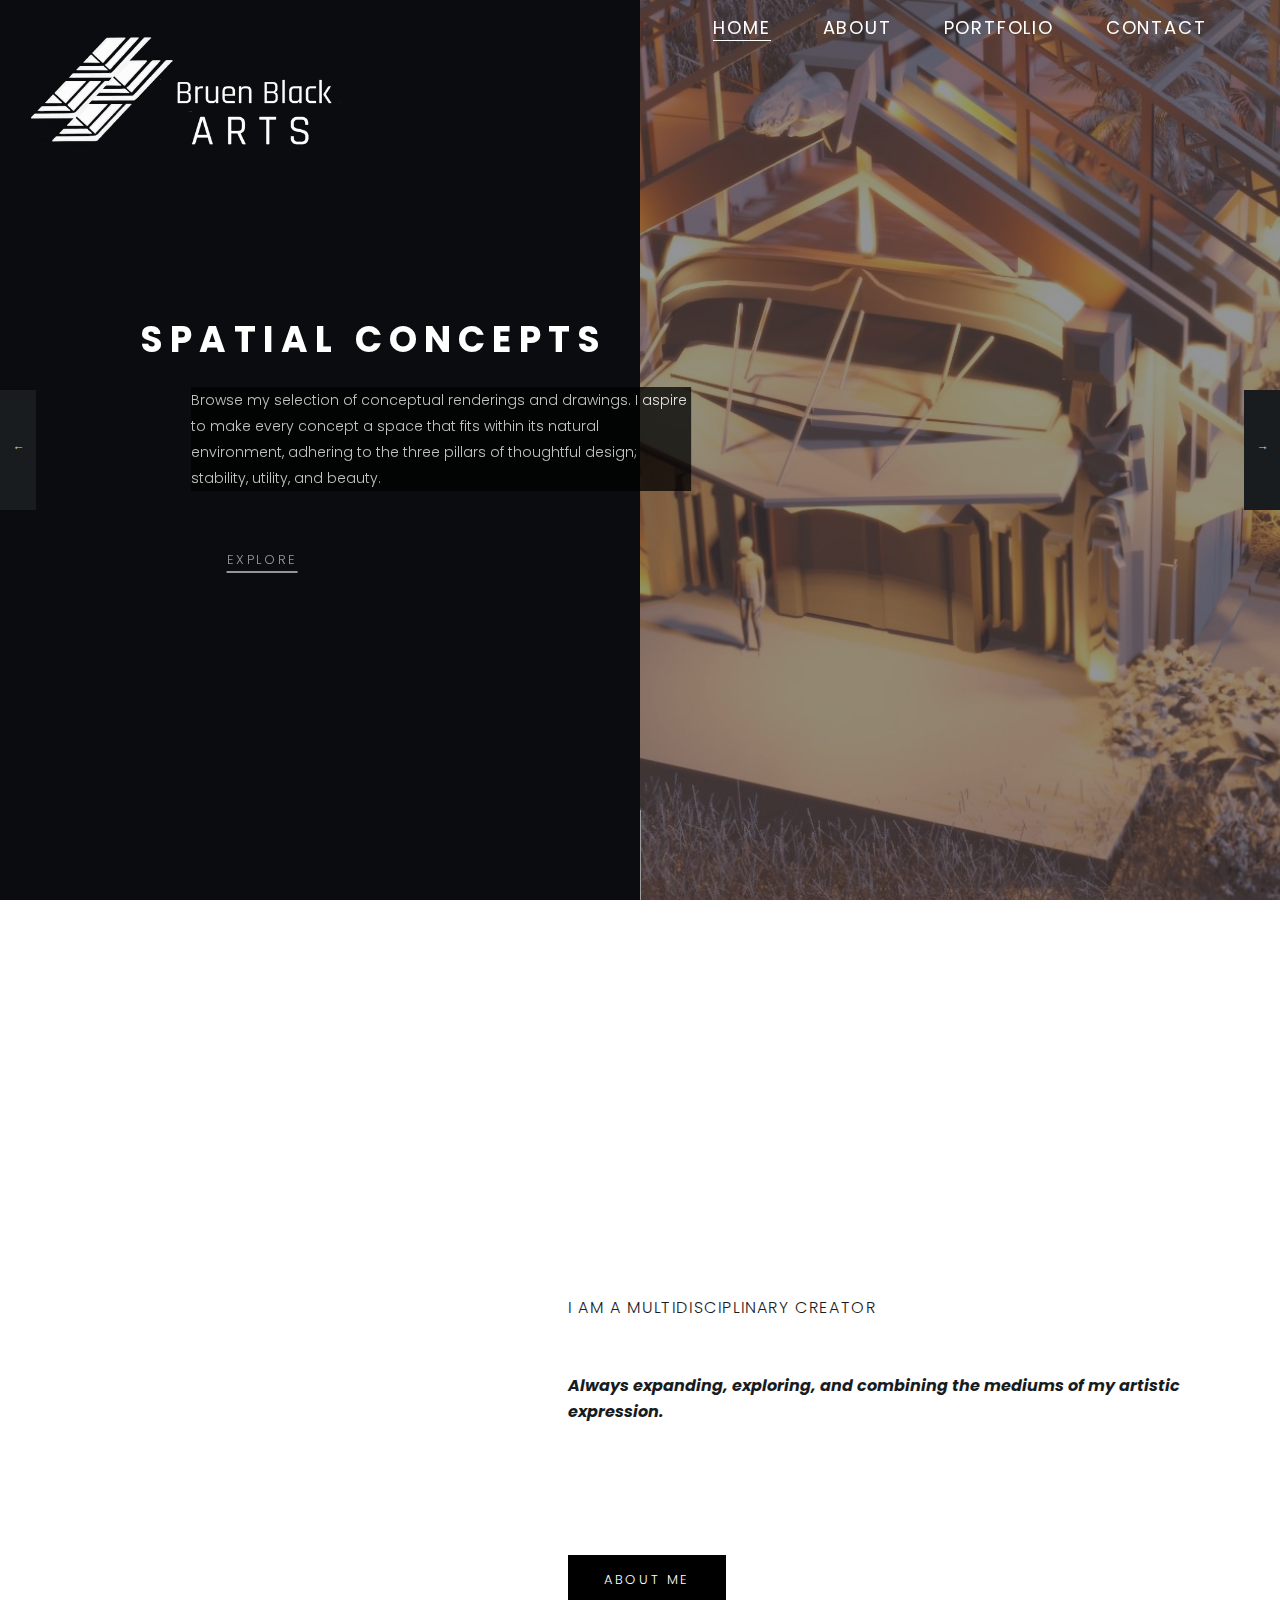
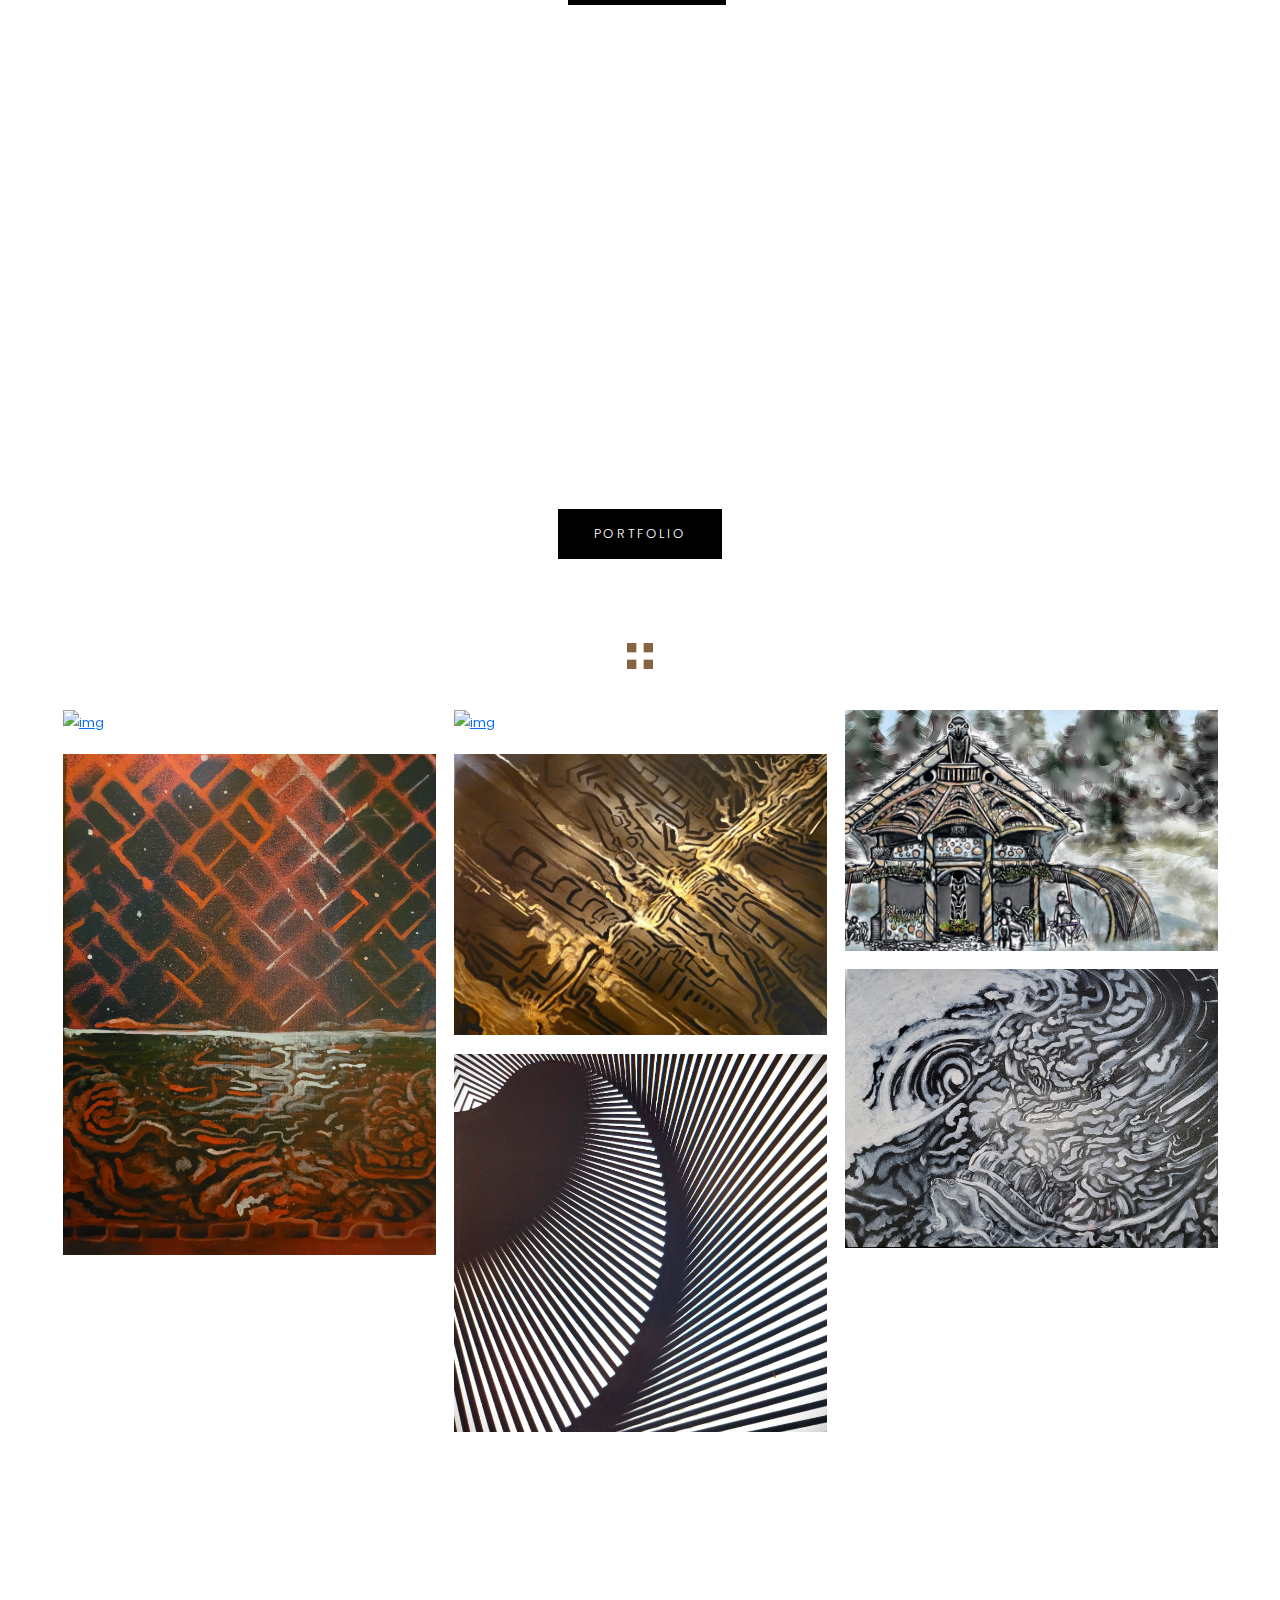
==== commit f33d5bc0: "Fixing favicon" ====
--- a/index.html
+++ b/index.html
@@ -8,7 +8,7 @@
     <meta name="author" content="">
     <!-- Mobile Specific Metas -->
     <meta name="viewport" content="width=device-width, initial-scale=1">
-    <link rel="icon" type="image/ico" href="favicon.png">
+    <link rel="icon" type="image/ico" href="/favicon.png">
     <!-- CSS -->
     <link rel="preconnect" href="https://fonts.googleapis.com">
     <link rel="preconnect" href="https://fonts.gstatic.com" crossorigin>
--- a/assets/css/style.css
+++ b/assets/css/style.css
@@ -195,7 +195,7 @@
 }
 /* content at start */
 .mfp-fade.mfp-wrap .mfp-content {
-  opacity: 0;
+  opacity: 0.5;
   transition: all 0.15s ease-out;
 }
 /* content animate it */
@@ -360,7 +360,7 @@
   height: 100%;
   position: absolute;
   background-color: #191c1f;
-  opacity: 0.2;
+  opacity: 0.47;
 }
 .swiper-slide .entity-img {
   display: none;
@@ -1174,6 +1174,7 @@
 }
 .wrap-slider-content .slider-content .slider-text p {
   font-weight: 300;
+  background-color: #000000;
   text-transform: uppercase;
   color: #fff;
   letter-spacing: 0.1em;
@@ -1232,7 +1233,8 @@
   margin-bottom: 26px;
 }
 .slider-v2 .swiper-slide .wrap-slider-content .slider-content .slider-text p {
-  color: #d0cfcb;
+  color: #fff;
+  background-color: #000000;
   text-transform: none;
   letter-spacing: unset;
   font-weight: 300;
@@ -1325,7 +1327,8 @@
   margin-bottom: 26px;
 }
 .slider-v3 .swiper-slide .wrap-slider-content .slider-content .slider-text p {
-  color: #d0cfcb;
+  color: #fff;
+  background-color: #000000;
   text-transform: none;
   letter-spacing: unset;
   font-weight: 300;
@@ -2271,7 +2274,8 @@
   letter-spacing: 0.1em;
 }
 .slider-portfolio-horizontal .swiper-slide .slider-portfolio-content .slider-content .slider-text p {
-  color: #d0cfcb;
+  color: #fff;
+  background-color: #000000;
   text-transform: none;
   letter-spacing: unset;
   font-weight: 300;
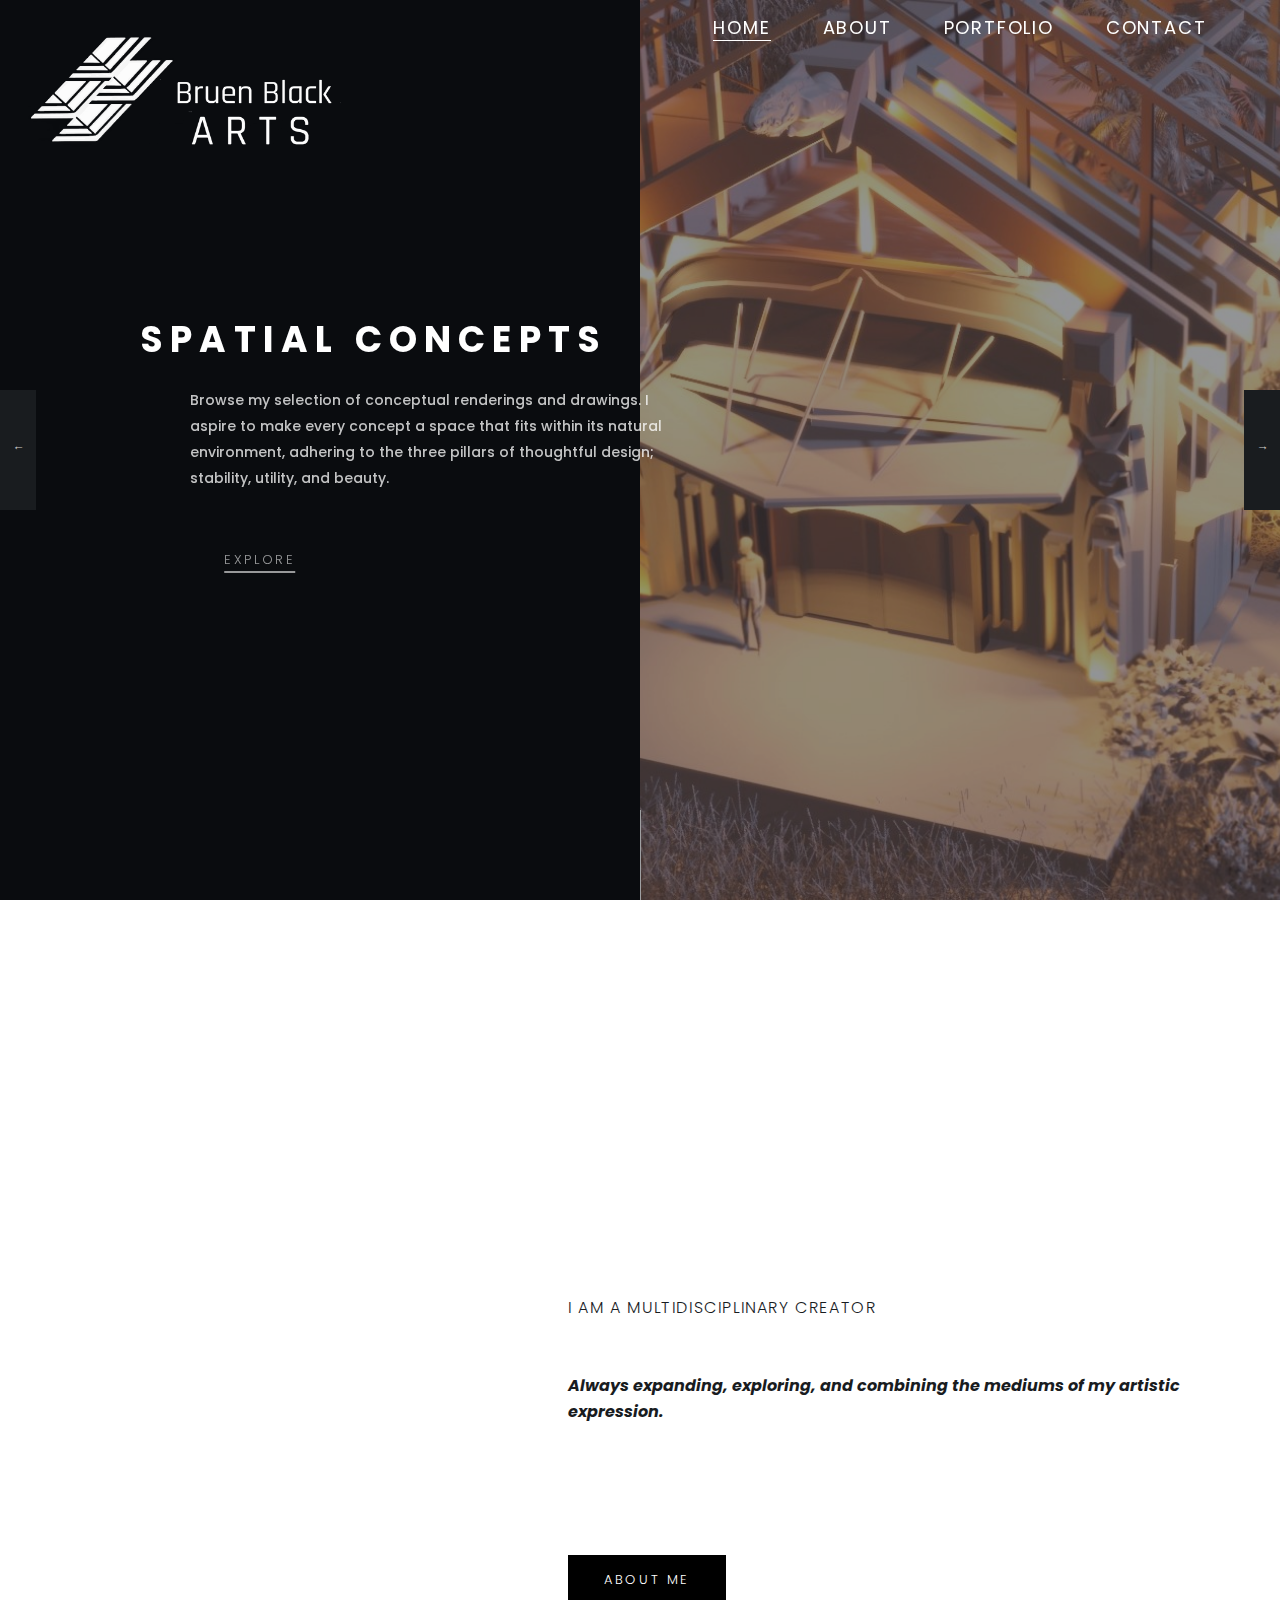
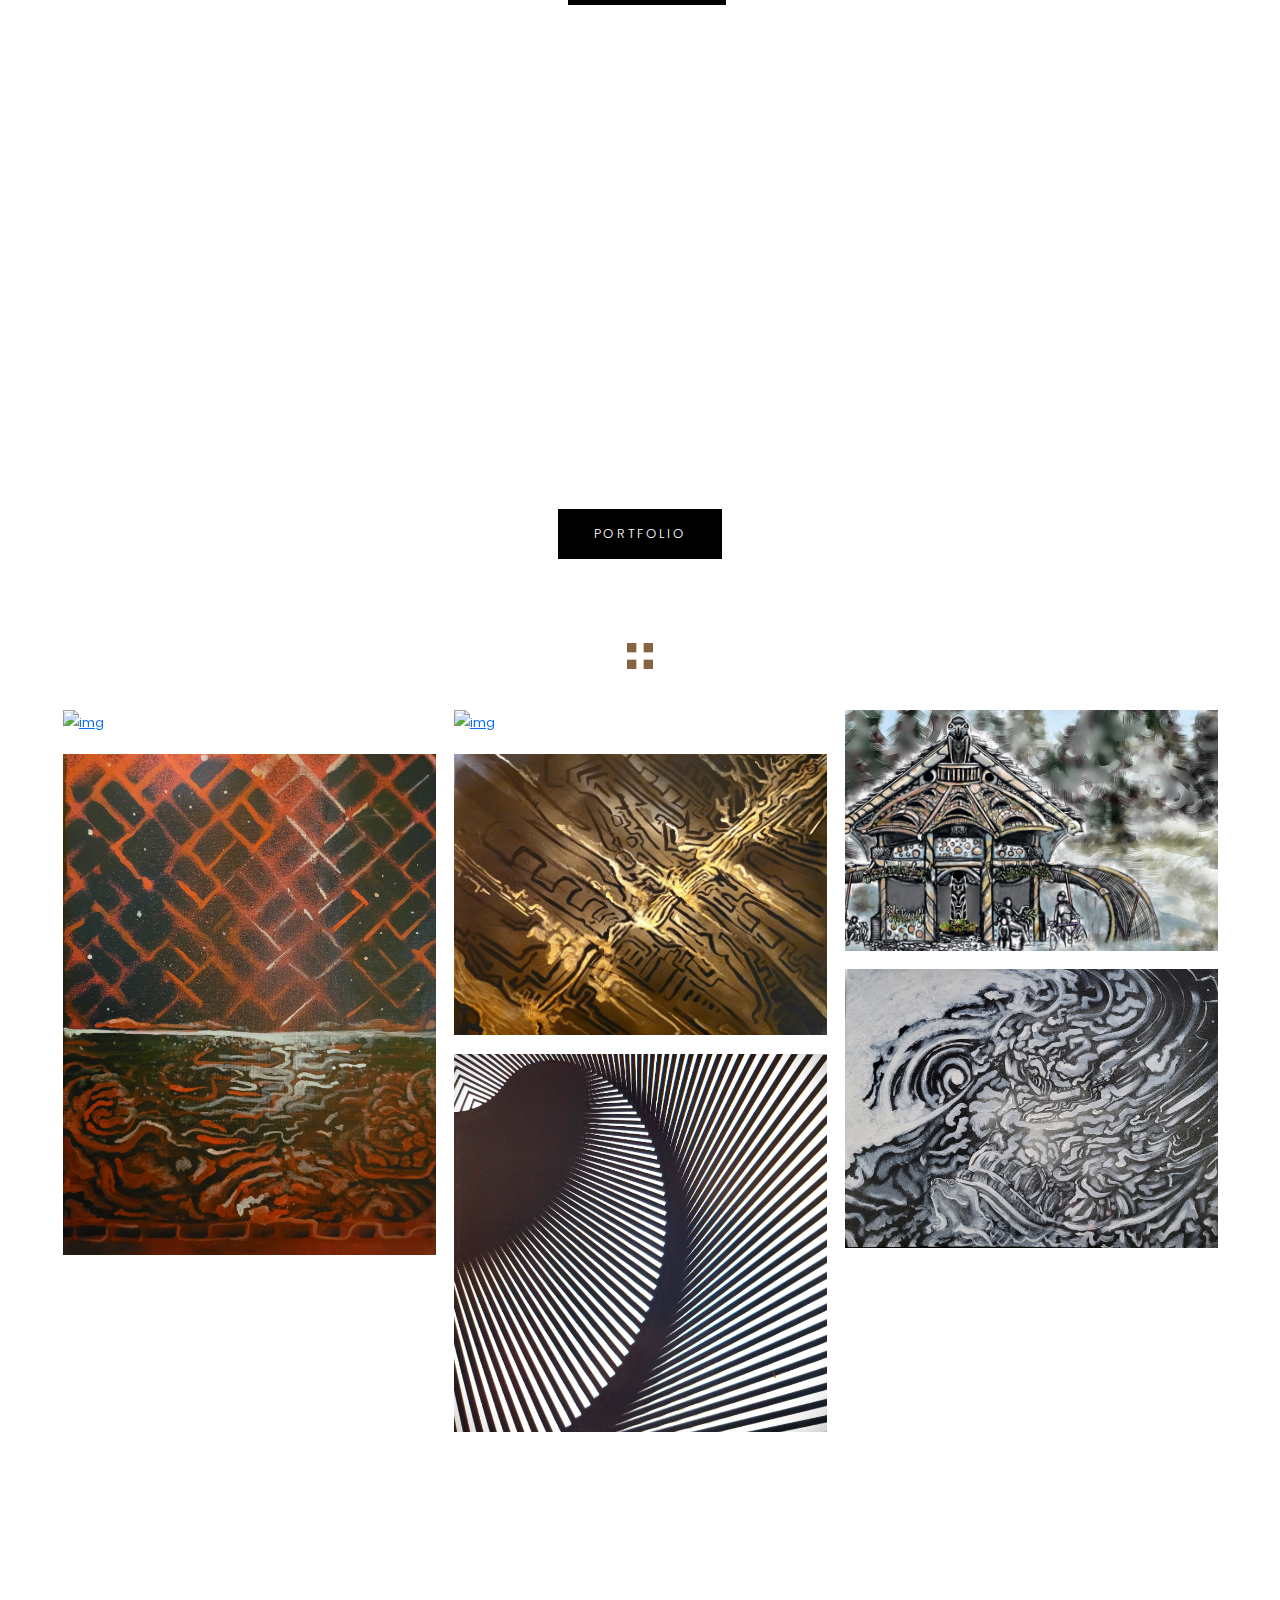
==== commit da8aed95: "Fixing explore links to redirect to portfolio" ====
--- a/index.html
+++ b/index.html
@@ -103,7 +103,7 @@
                                 <p class="el-anime-2">Browse my selection of conceptual renderings and drawings. I aspire to make every concept a space that fits within its natural environment, adhering to the three pillars of thoughtful design; stability, utility, and beauty. </p>
                                 <div class="el-anime-2">
                                     <div class="button-underline">
-                                        <a href="about-us.html" class="node-hover wrap-button-link">
+                                        <a href="portfolio-horizontal.html" class="node-hover wrap-button-link">
                                             <div class="button-text">
                                                 <span>Explore</span>
                                                 <span class="button-link-hover">Explore</span>
@@ -125,7 +125,7 @@
                                 <p class="el-anime-2">Making things brings me joy. Drawing, painting, carving and blacksmithing are just a few mediums I express myself through. Here you'll find an assortment.</p>
                                 <div class="el-anime-2">
                                     <div class="button-underline">
-                                        <a href="about-us.html" class="node-hover wrap-button-link">
+                                        <a href="portfolio-horizontal.html" class="node-hover wrap-button-link">
                                             <div class="button-text">
                                                 <span>Explore</span>
                                                 <span class="button-link-hover">Explore</span>
@@ -147,7 +147,7 @@
                                 <p class="el-anime-2">Current expressions of my explorations in app development, web design, and graphic design.</p>
                                 <div class="el-anime-2">
                                     <div class="button-underline">
-                                        <a href="about-us.html" class="node-hover wrap-button-link">
+                                        <a href="portfolio-horizontal.html" class="node-hover wrap-button-link">
                                             <div class="button-text">
                                                 <span>Explore</span>
                                                 <span class="button-link-hover">Explore</span>
--- a/assets/css/style.css
+++ b/assets/css/style.css
@@ -1173,8 +1173,7 @@
   color: #fff;
 }
 .wrap-slider-content .slider-content .slider-text p {
-  font-weight: 300;
-  background-color: #000000;
+  font-weight: 500;
   text-transform: uppercase;
   color: #fff;
   letter-spacing: 0.1em;
@@ -1234,10 +1233,9 @@
 }
 .slider-v2 .swiper-slide .wrap-slider-content .slider-content .slider-text p {
   color: #fff;
-  background-color: #000000;
   text-transform: none;
   letter-spacing: unset;
-  font-weight: 300;
+  font-weight: 500;
   font-size: 14px;
 }
 .slider-v2 .button-underline {
@@ -1328,10 +1326,9 @@
 }
 .slider-v3 .swiper-slide .wrap-slider-content .slider-content .slider-text p {
   color: #fff;
-  background-color: #000000;
   text-transform: none;
   letter-spacing: unset;
-  font-weight: 300;
+  font-weight: 500;
   font-size: 14px;
 }
 .slider-v3 .button-underline {
@@ -2275,10 +2272,9 @@
 }
 .slider-portfolio-horizontal .swiper-slide .slider-portfolio-content .slider-content .slider-text p {
   color: #fff;
-  background-color: #000000;
   text-transform: none;
   letter-spacing: unset;
-  font-weight: 300;
+  font-weight: 500;
   font-size: 14px;
 }
 .slider-portfolio-horizontal .button-underline {
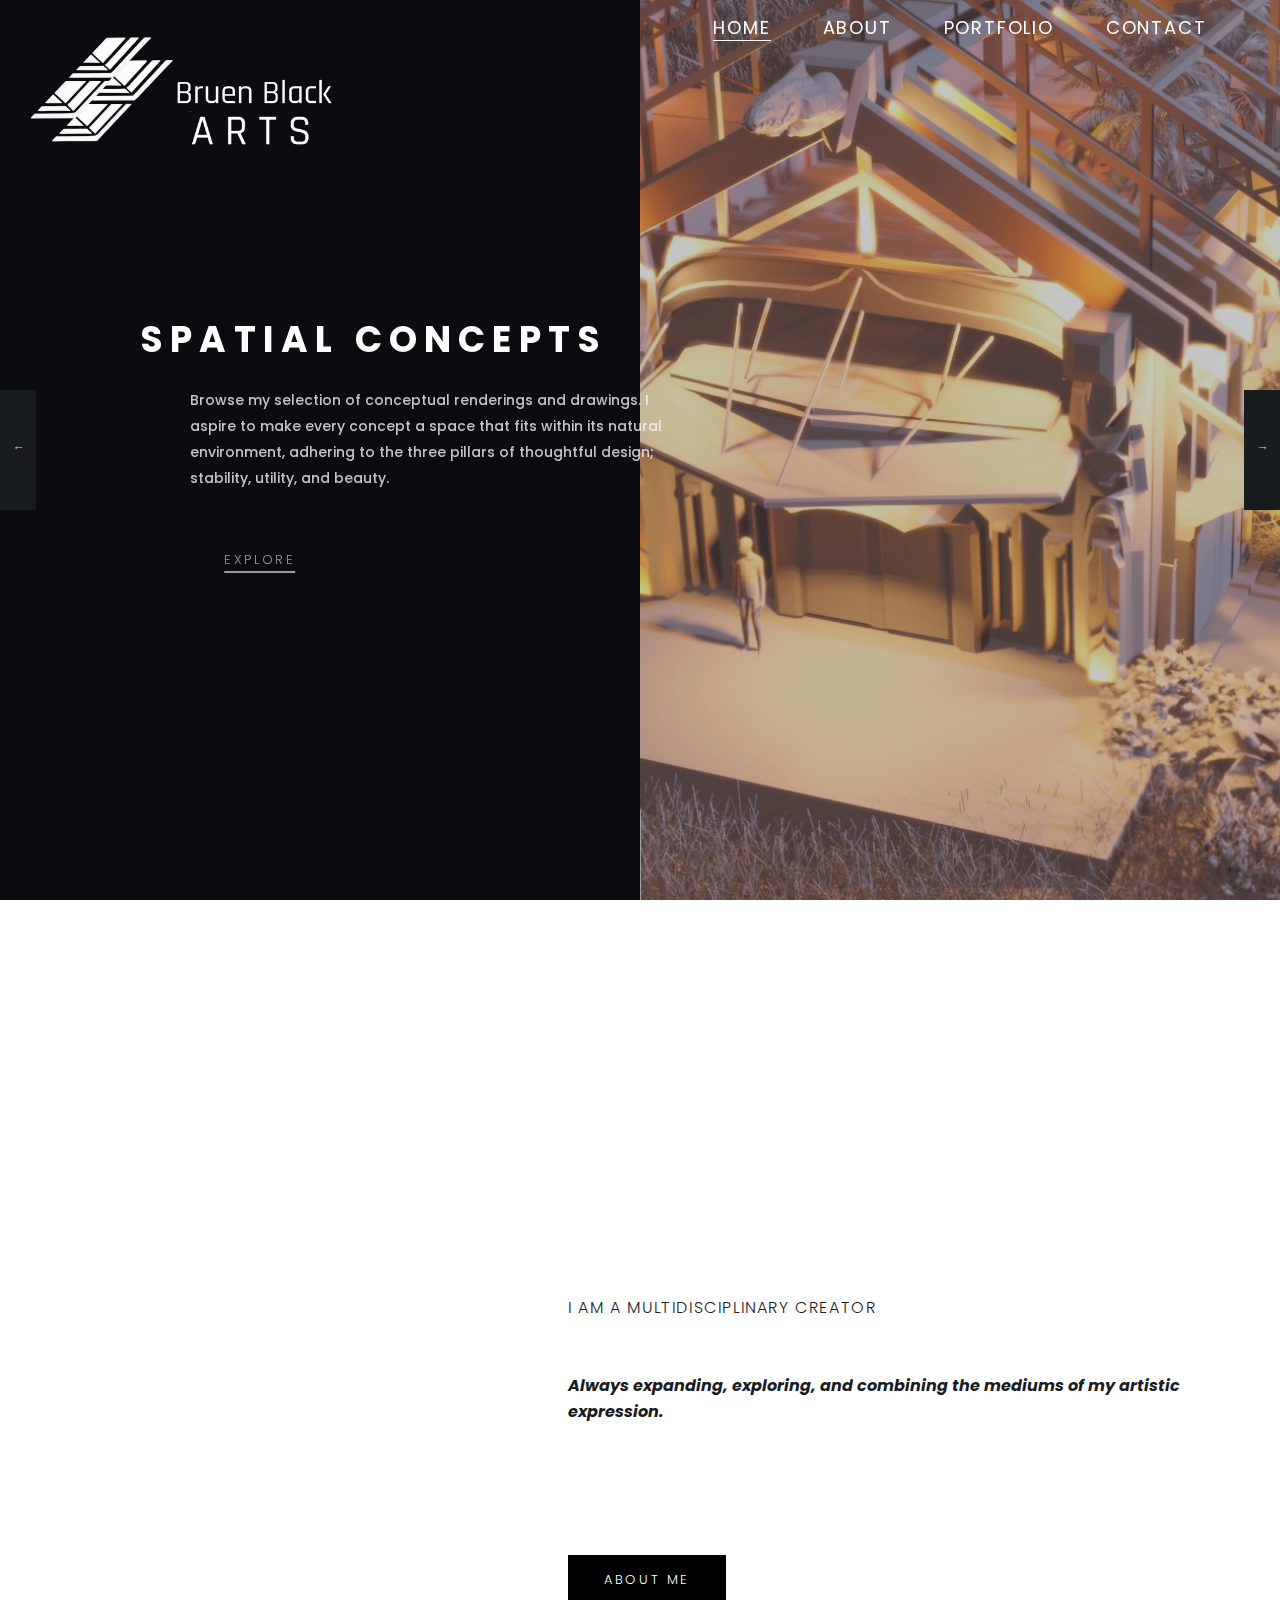
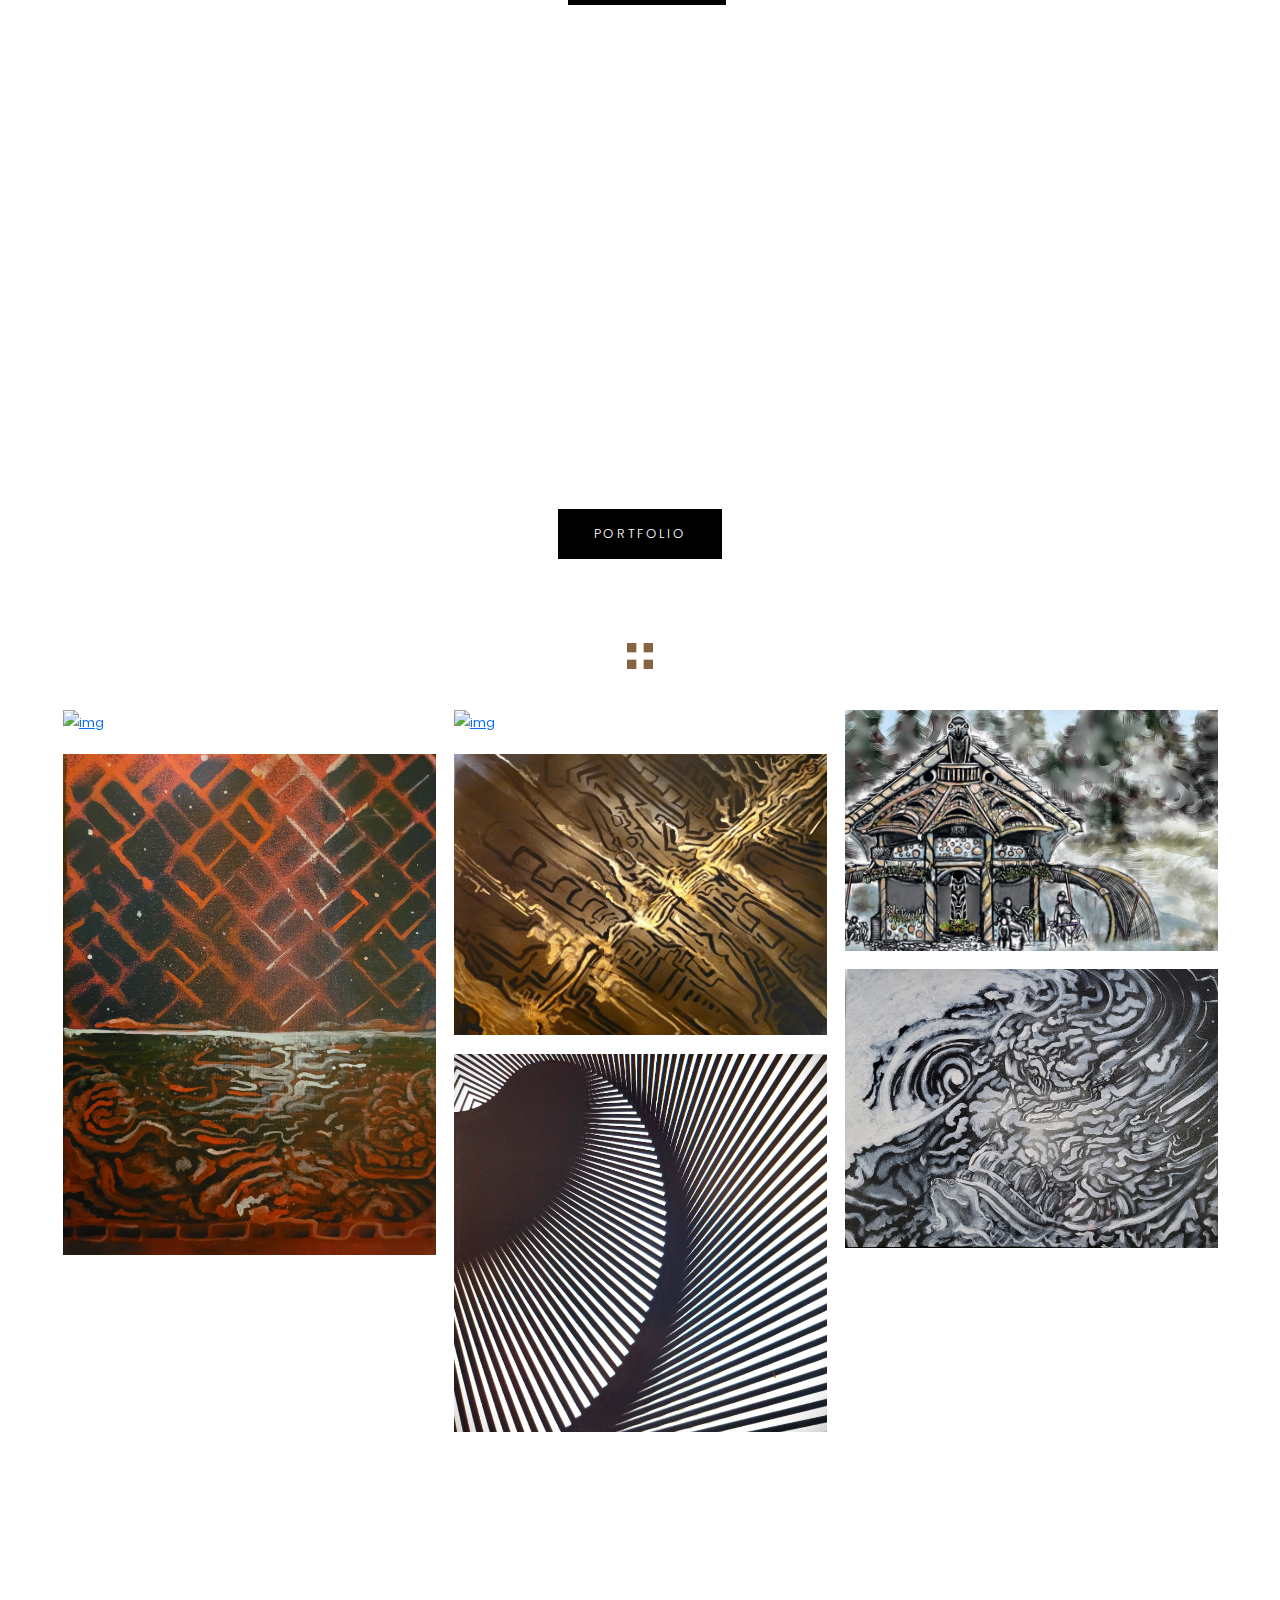
==== commit 3e52aef5: "favicon?" ====
--- a/index.html
+++ b/index.html
@@ -8,7 +8,7 @@
     <meta name="author" content="">
     <!-- Mobile Specific Metas -->
     <meta name="viewport" content="width=device-width, initial-scale=1">
-    <link rel="icon" type="image/ico" href="/favicon.png">
+    <link rel="icon" type="image/png" href="/favicon.png">
     <!-- CSS -->
     <link rel="preconnect" href="https://fonts.googleapis.com">
     <link rel="preconnect" href="https://fonts.gstatic.com" crossorigin>
--- a/assets/css/style.css
+++ b/assets/css/style.css
@@ -360,7 +360,7 @@
   height: 100%;
   position: absolute;
   background-color: #191c1f;
-  opacity: 0.47;
+  opacity: 0.25;
 }
 .swiper-slide .entity-img {
   display: none;
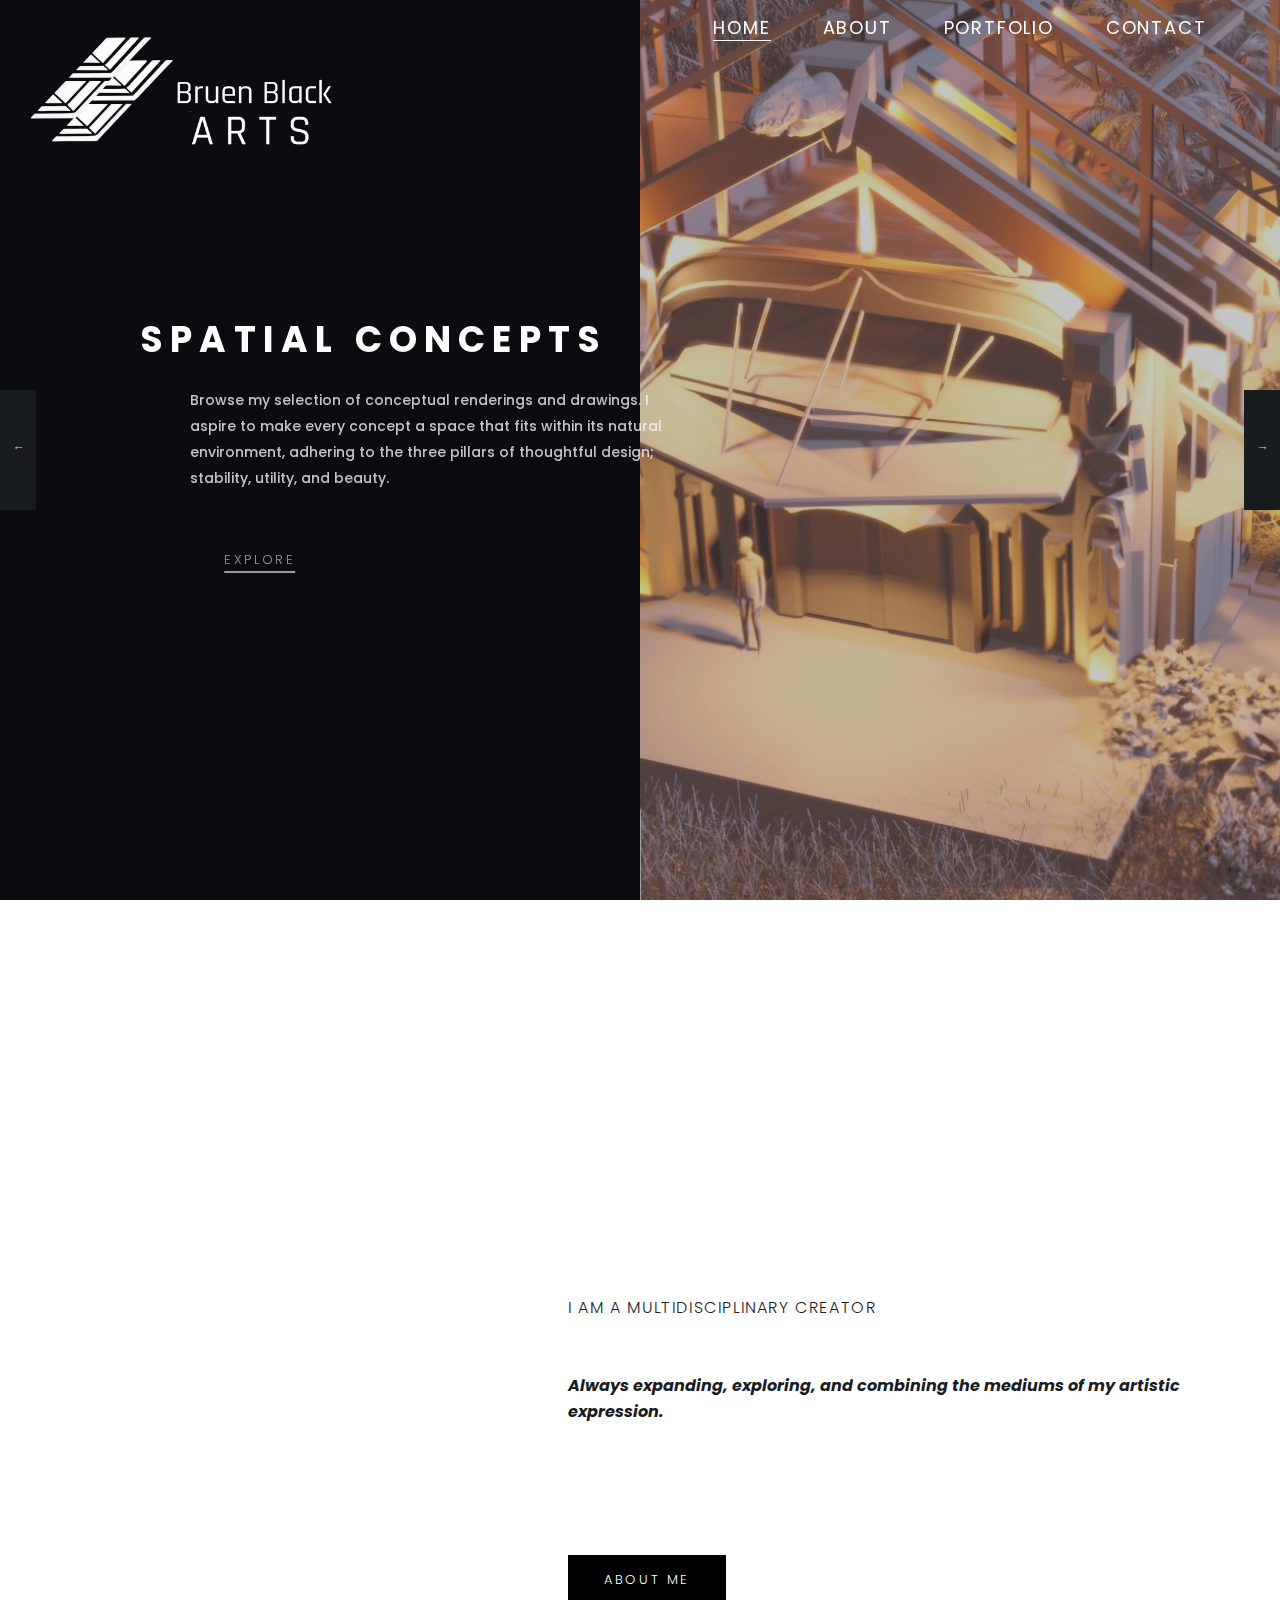
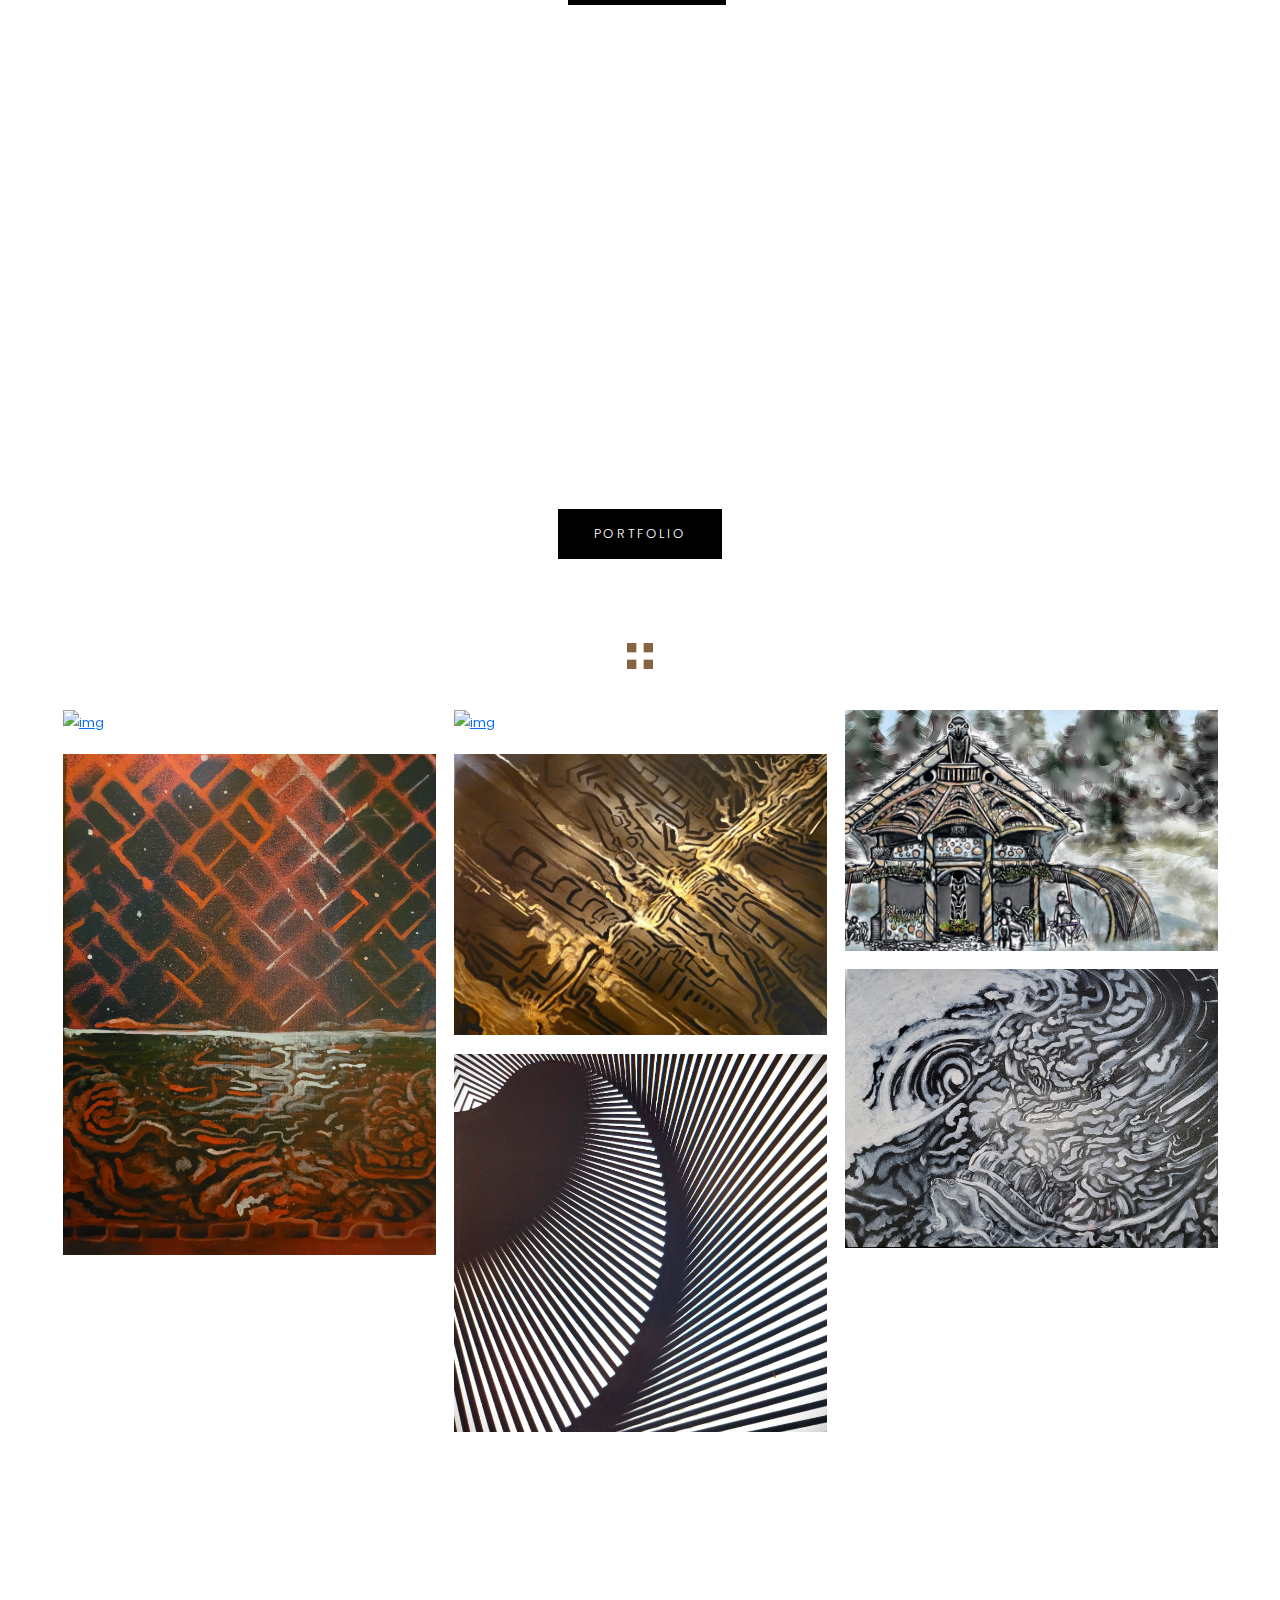
==== commit e2b97a5f: "favicon?" ====
--- a/index.html
+++ b/index.html
@@ -8,7 +8,7 @@
     <meta name="author" content="">
     <!-- Mobile Specific Metas -->
     <meta name="viewport" content="width=device-width, initial-scale=1">
-    <link rel="icon" type="image/png" href="/favicon.png">
+    <link rel="shortcut icon" type="image/png" href="{{ 'favicon.png' | relative_url }}">
     <!-- CSS -->
     <link rel="preconnect" href="https://fonts.googleapis.com">
     <link rel="preconnect" href="https://fonts.gstatic.com" crossorigin>
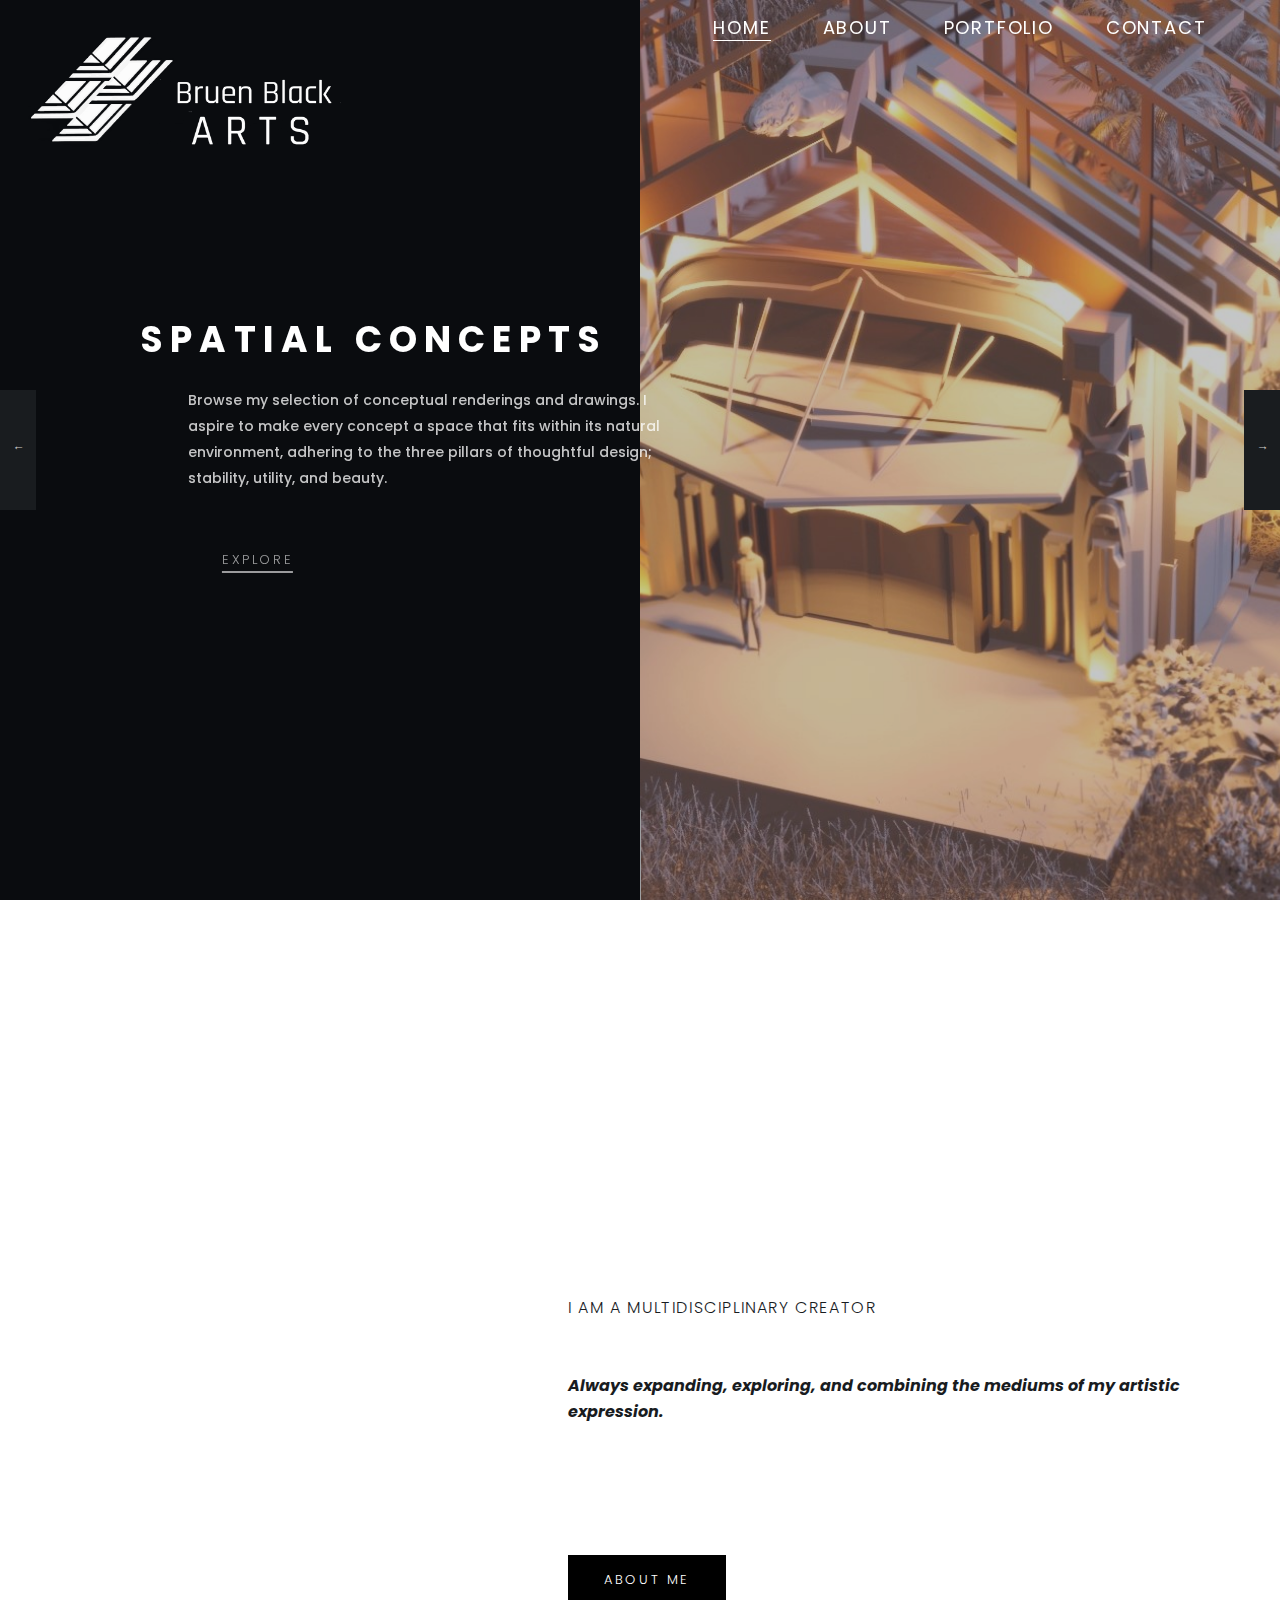
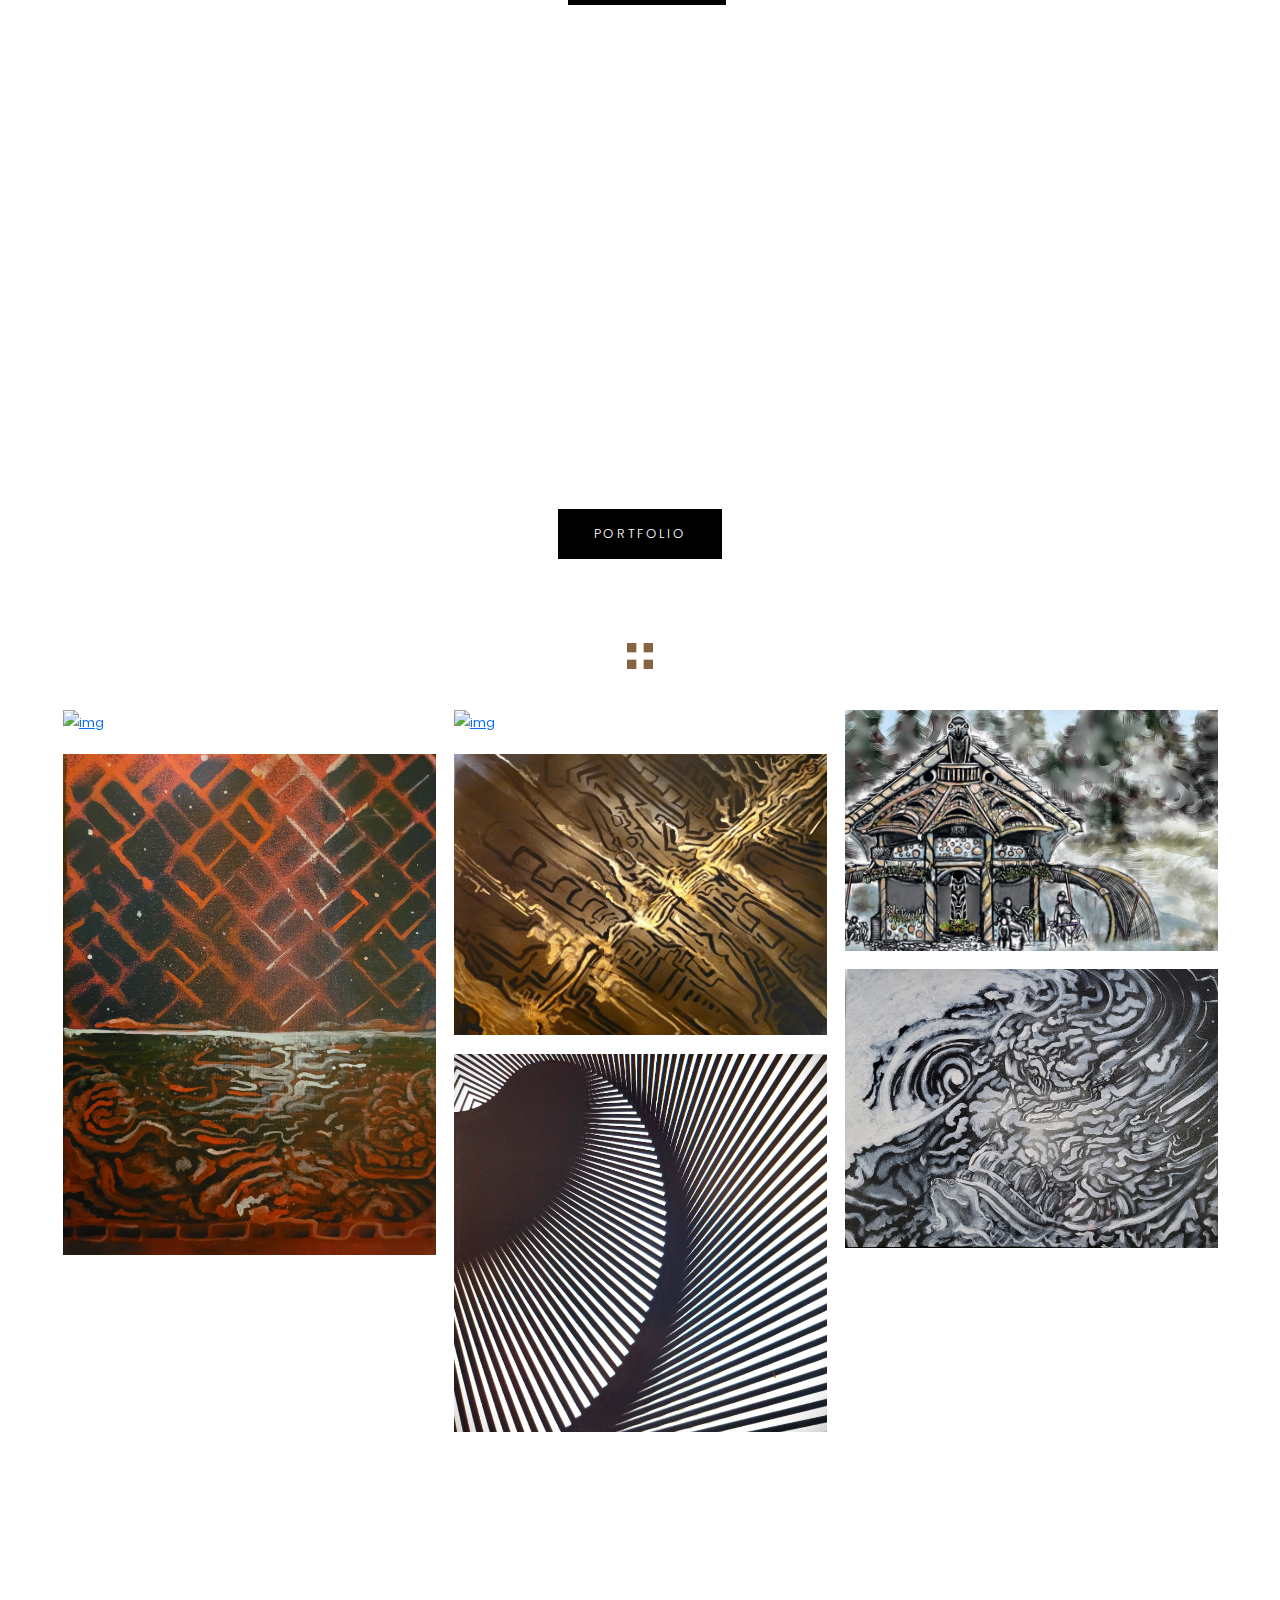
==== commit 17556111: "favion" ====
--- a/index.html
+++ b/index.html
@@ -8,7 +8,7 @@
     <meta name="author" content="">
     <!-- Mobile Specific Metas -->
     <meta name="viewport" content="width=device-width, initial-scale=1">
-    <link rel="shortcut icon" type="image/png" href="{{ 'favicon.png' | relative_url }}">
+    <link rel="icon" type="image/icon" href="favicon.png">
     <!-- CSS -->
     <link rel="preconnect" href="https://fonts.googleapis.com">
     <link rel="preconnect" href="https://fonts.gstatic.com" crossorigin>
